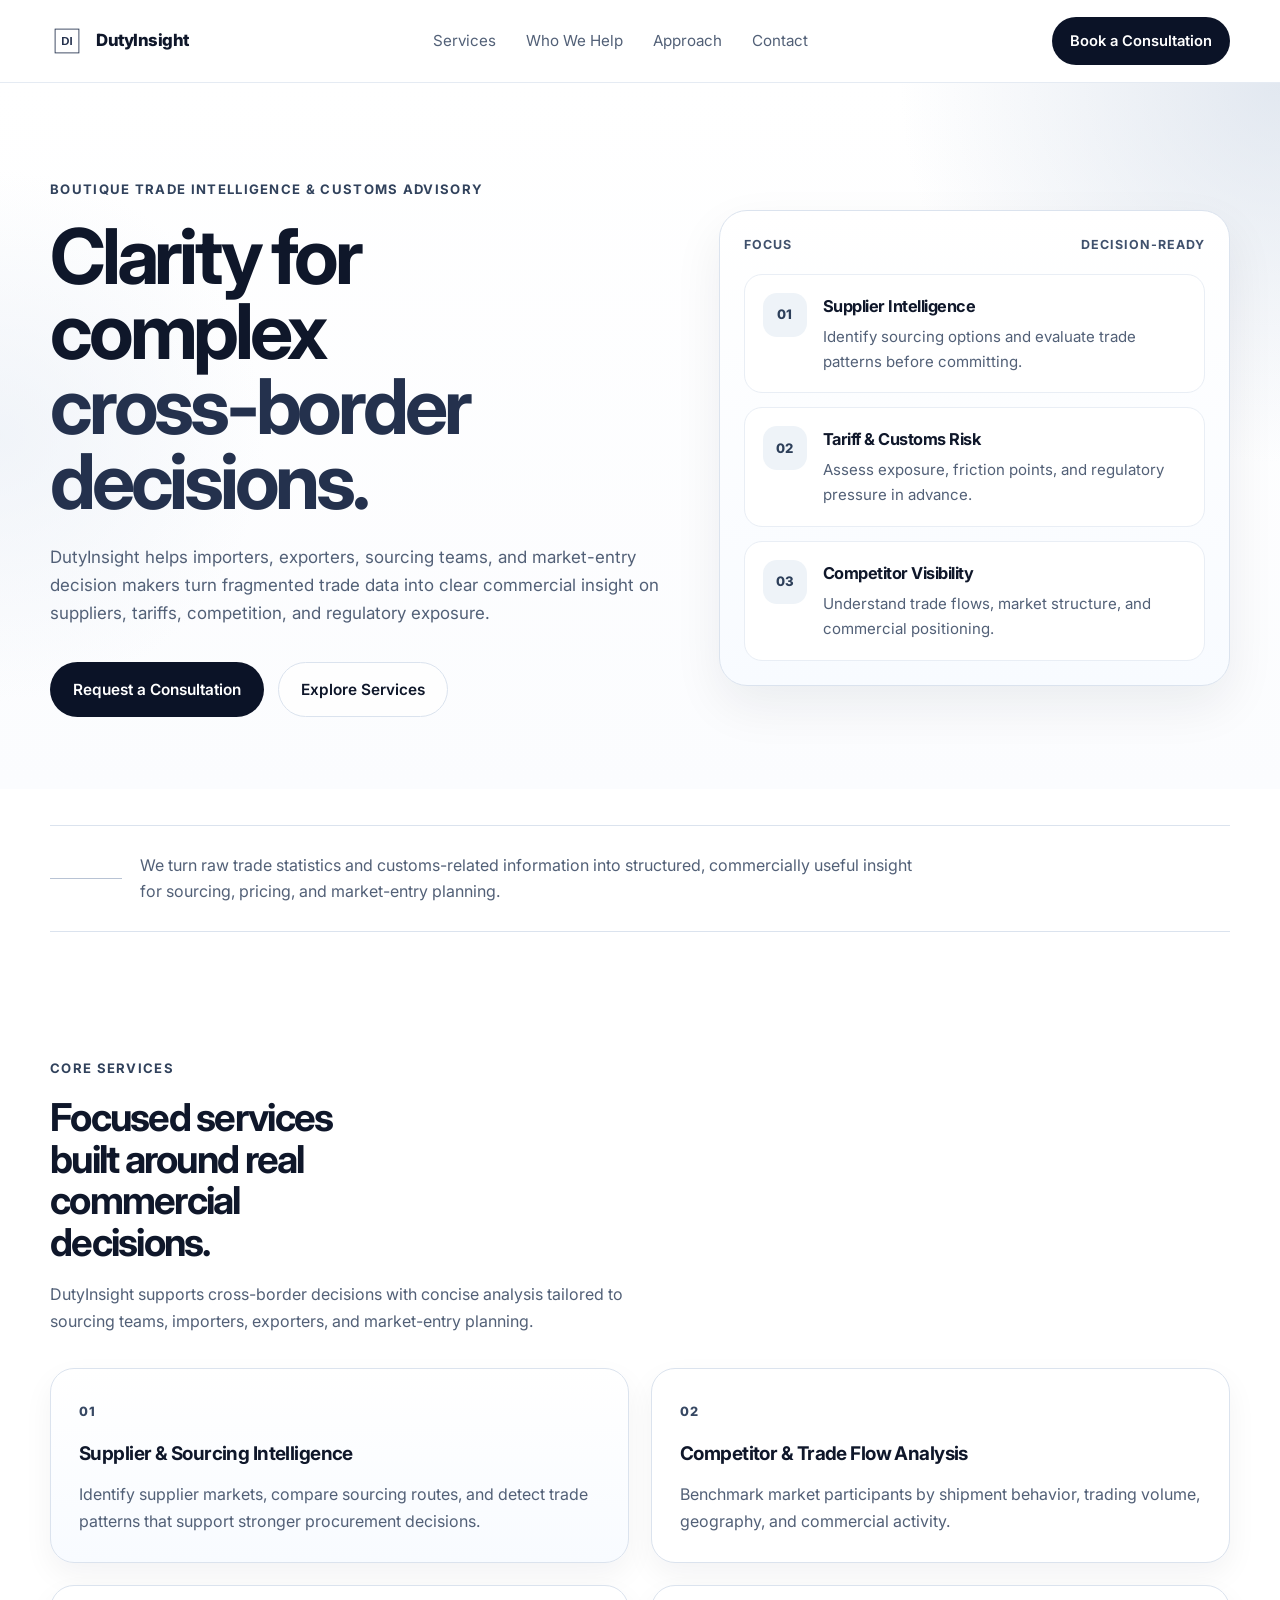
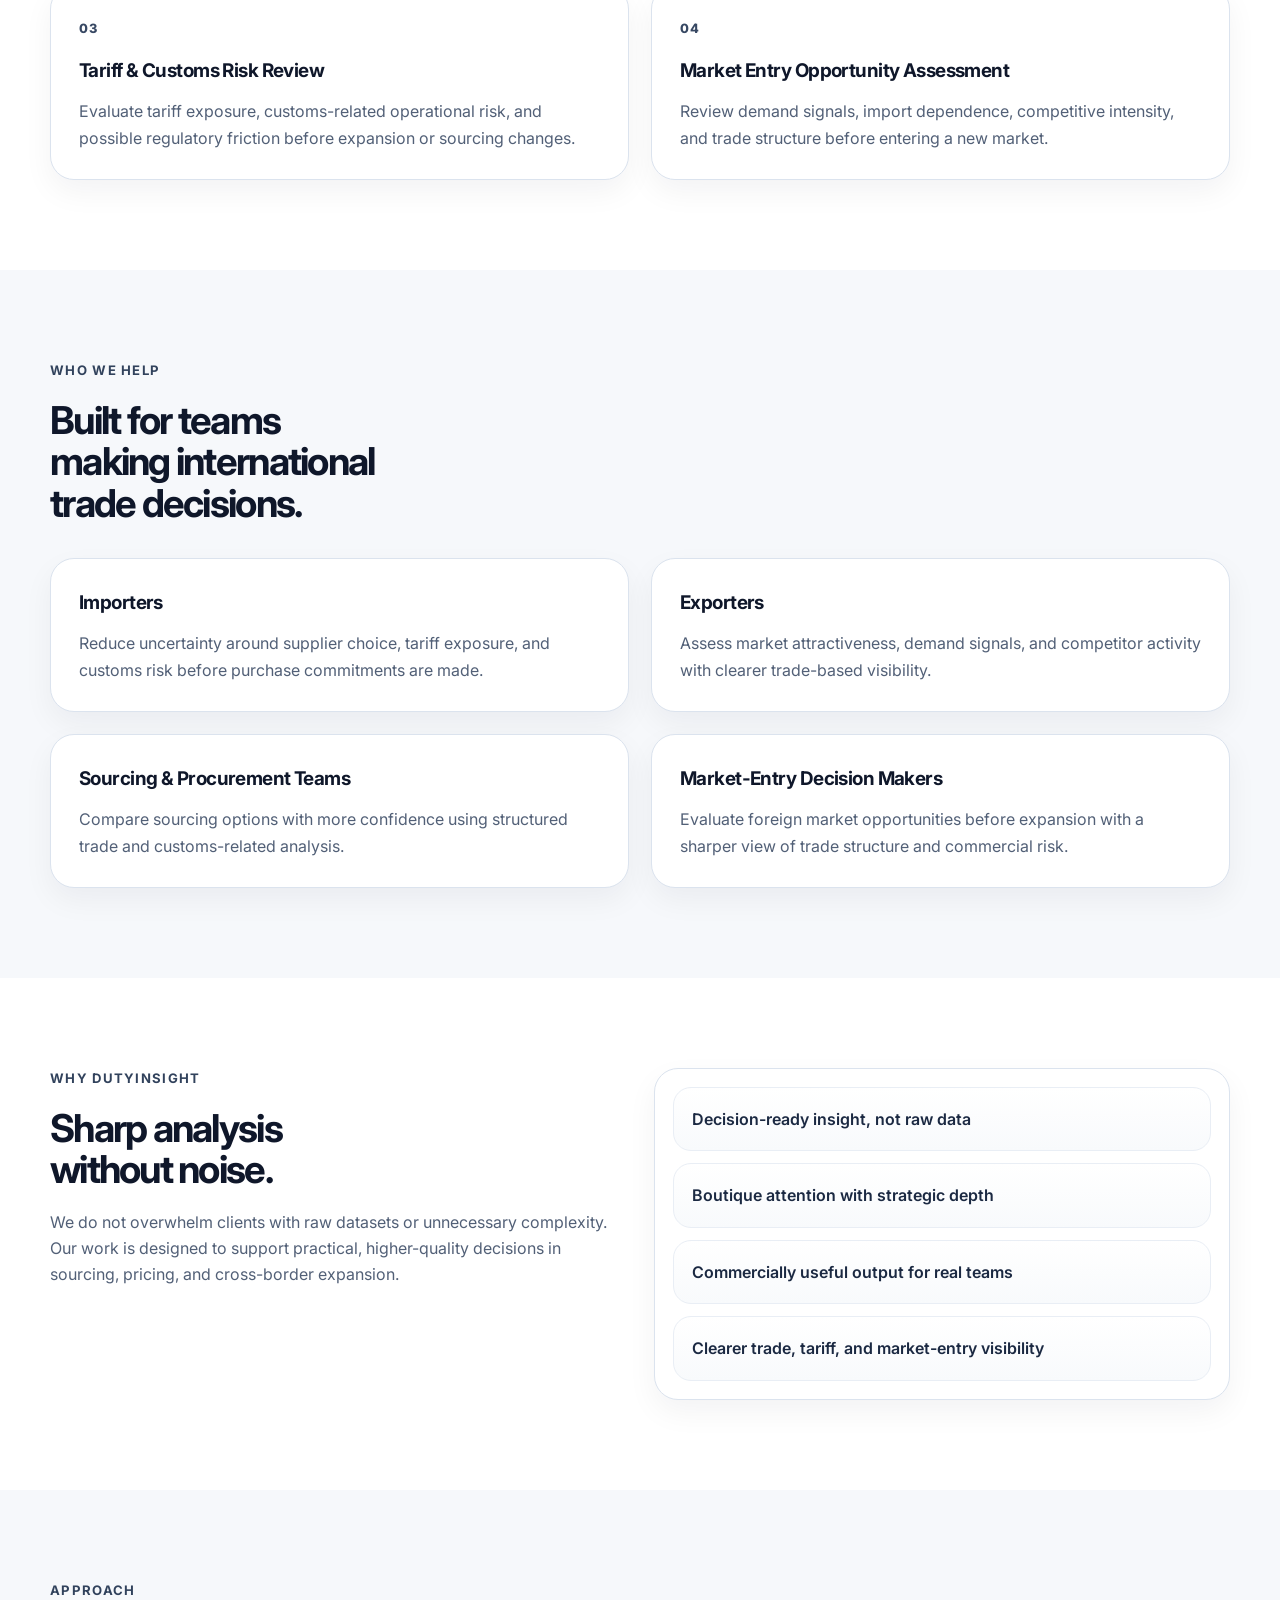
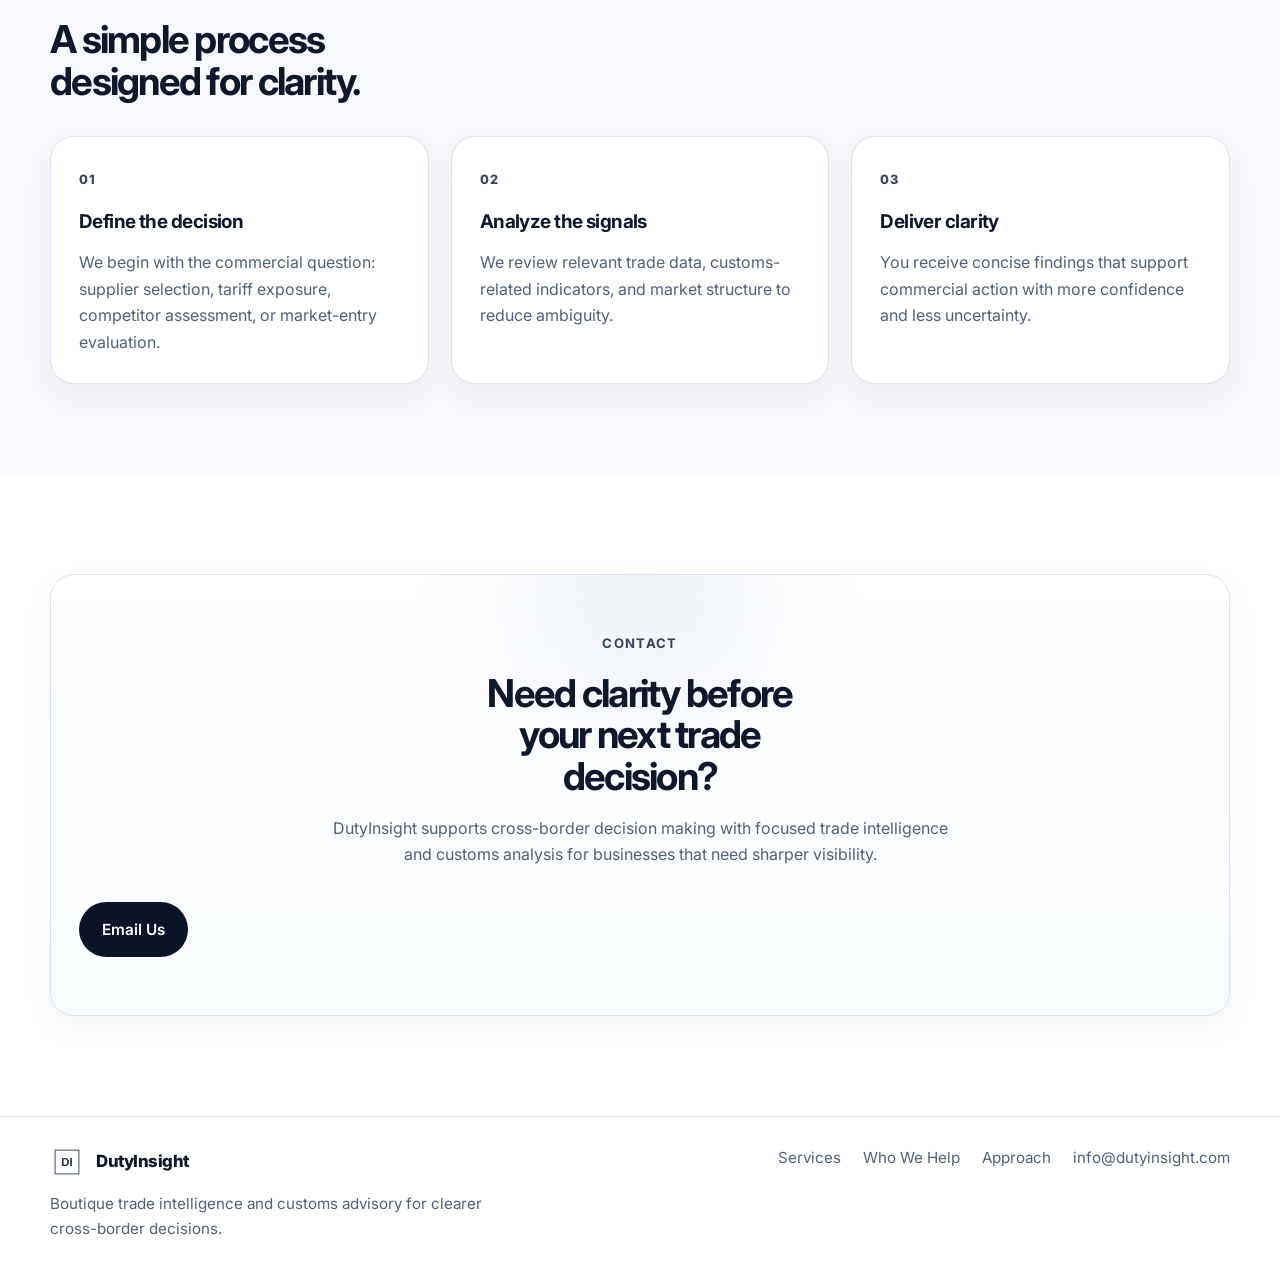
==== index.html @ 805ce70d "Update index.html" ====
<!DOCTYPE html>
<html lang="en">
<head>
  <meta charset="UTF-8" />
  <meta name="viewport" content="width=device-width, initial-scale=1.0" />

  <meta
    name="description"
    content="DutyInsight is a boutique trade intelligence and customs advisory service helping companies make sharper sourcing, tariff, and market-entry decisions."
  />

  <title>DutyInsight</title>

 <link rel="icon" type="image/svg+xml" href="/favicon.svg?v=3">

  <link rel="preconnect" href="https://fonts.googleapis.com" />
  <link rel="preconnect" href="https://fonts.gstatic.com" crossorigin />
  <link
    href="https://fonts.googleapis.com/css2?family=Inter:wght@400;500;600;700;800&display=swap"
    rel="stylesheet"
  />

  <link rel="stylesheet" href="style.css" />
</head>
<body>
  <header class="site-header">
    <div class="container nav">
      <a href="#home" class="brand">
        <img src="DI_logo.svg" alt="DutyInsight logo" class="brand-logo" />
        <span class="brand-text">DutyInsight</span>
      </a>

      <nav class="nav-links">
        <a href="#services">Services</a>
        <a href="#who">Who We Help</a>
        <a href="#approach">Approach</a>
        <a href="#contact">Contact</a>
      </nav>

      <a href="mailto:info@dutyinsight.com" class="nav-cta">Book a Consultation</a>
    </div>
  </header>

  <main id="home">
    <section class="hero">
      <div class="container hero-layout">
        <div class="hero-left">
          <p class="eyebrow">Boutique Trade Intelligence & Customs Advisory</p>

          <h1>
            Clarity for complex
            <span>cross-border decisions.</span>
          </h1>

          <p class="hero-text">
            DutyInsight helps importers, exporters, sourcing teams, and market-entry
            decision makers turn fragmented trade data into clear commercial insight on
            suppliers, tariffs, competition, and regulatory exposure.
          </p>

          <div class="hero-actions">
            <a href="mailto:info@dutyinsight.com" class="btn btn-primary">Request a Consultation</a>
            <a href="#services" class="btn btn-secondary">Explore Services</a>
          </div>
        </div>

        <div class="hero-right">
          <div class="insight-panel">
            <div class="panel-top">
              <span class="panel-label">Focus</span>
              <span class="panel-status">Decision-ready</span>
            </div>

            <div class="panel-items">
              <div class="panel-item">
                <span class="panel-number">01</span>
                <div>
                  <h3>Supplier Intelligence</h3>
                  <p>Identify sourcing options and evaluate trade patterns before committing.</p>
                </div>
              </div>

              <div class="panel-item">
                <span class="panel-number">02</span>
                <div>
                  <h3>Tariff & Customs Risk</h3>
                  <p>Assess exposure, friction points, and regulatory pressure in advance.</p>
                </div>
              </div>

              <div class="panel-item">
                <span class="panel-number">03</span>
                <div>
                  <h3>Competitor Visibility</h3>
                  <p>Understand trade flows, market structure, and commercial positioning.</p>
                </div>
              </div>
            </div>
          </div>
        </div>
      </div>
    </section>

    <section class="section statement">
      <div class="container statement-wrap">
        <div class="statement-line"></div>
        <p>
          We turn raw trade statistics and customs-related information into structured,
          commercially useful insight for sourcing, pricing, and market-entry planning.
        </p>
      </div>
    </section>

    <section class="section" id="services">
      <div class="container">
        <div class="section-head">
          <p class="section-tag">Core Services</p>
          <h2>Focused services built around real commercial decisions.</h2>
          <p class="section-subtext">
            DutyInsight supports cross-border decisions with concise analysis tailored to
            sourcing teams, importers, exporters, and market-entry planning.
          </p>
        </div>

        <div class="service-grid">
          <article class="service-card service-card-featured">
            <span class="service-kicker">01</span>
            <h3>Supplier & Sourcing Intelligence</h3>
            <p>
              Identify supplier markets, compare sourcing routes, and detect trade
              patterns that support stronger procurement decisions.
            </p>
          </article>

          <article class="service-card">
            <span class="service-kicker">02</span>
            <h3>Competitor & Trade Flow Analysis</h3>
            <p>
              Benchmark market participants by shipment behavior, trading volume,
              geography, and commercial activity.
            </p>
          </article>

          <article class="service-card">
            <span class="service-kicker">03</span>
            <h3>Tariff & Customs Risk Review</h3>
            <p>
              Evaluate tariff exposure, customs-related operational risk, and possible
              regulatory friction before expansion or sourcing changes.
            </p>
          </article>

          <article class="service-card">
            <span class="service-kicker">04</span>
            <h3>Market Entry Opportunity Assessment</h3>
            <p>
              Review demand signals, import dependence, competitive intensity, and trade
              structure before entering a new market.
            </p>
          </article>
        </div>
      </div>
    </section>

    <section class="section alt" id="who">
      <div class="container">
        <div class="section-head">
          <p class="section-tag">Who We Help</p>
          <h2>Built for teams making international trade decisions.</h2>
        </div>

        <div class="who-grid">
          <div class="who-card">
            <h3>Importers</h3>
            <p>
              Reduce uncertainty around supplier choice, tariff exposure, and customs
              risk before purchase commitments are made.
            </p>
          </div>

          <div class="who-card">
            <h3>Exporters</h3>
            <p>
              Assess market attractiveness, demand signals, and competitor activity with
              clearer trade-based visibility.
            </p>
          </div>

          <div class="who-card">
            <h3>Sourcing & Procurement Teams</h3>
            <p>
              Compare sourcing options with more confidence using structured trade and
              customs-related analysis.
            </p>
          </div>

          <div class="who-card">
            <h3>Market-Entry Decision Makers</h3>
            <p>
              Evaluate foreign market opportunities before expansion with a sharper view
              of trade structure and commercial risk.
            </p>
          </div>
        </div>
      </div>
    </section>

    <section class="section" id="why">
      <div class="container why-layout">
        <div class="why-left">
          <p class="section-tag">Why DutyInsight</p>
          <h2>Sharp analysis without noise.</h2>
          <p class="section-subtext">
            We do not overwhelm clients with raw datasets or unnecessary complexity. Our
            work is designed to support practical, higher-quality decisions in sourcing,
            pricing, and cross-border expansion.
          </p>
        </div>

        <div class="why-right">
          <div class="value-card">
            <div class="value-item">Decision-ready insight, not raw data</div>
            <div class="value-item">Boutique attention with strategic depth</div>
            <div class="value-item">Commercially useful output for real teams</div>
            <div class="value-item">Clearer trade, tariff, and market-entry visibility</div>
          </div>
        </div>
      </div>
    </section>

    <section class="section alt" id="approach">
      <div class="container">
        <div class="section-head">
          <p class="section-tag">Approach</p>
          <h2>A simple process designed for clarity.</h2>
        </div>

        <div class="approach-grid">
          <div class="approach-card">
            <span class="approach-no">01</span>
            <h3>Define the decision</h3>
            <p>
              We begin with the commercial question: supplier selection, tariff exposure,
              competitor assessment, or market-entry evaluation.
            </p>
          </div>

          <div class="approach-card">
            <span class="approach-no">02</span>
            <h3>Analyze the signals</h3>
            <p>
              We review relevant trade data, customs-related indicators, and market
              structure to reduce ambiguity.
            </p>
          </div>

          <div class="approach-card">
            <span class="approach-no">03</span>
            <h3>Deliver clarity</h3>
            <p>
              You receive concise findings that support commercial action with more
              confidence and less uncertainty.
            </p>
          </div>
        </div>
      </div>
    </section>

    <section class="section contact-section" id="contact">
      <div class="container">
        <div class="contact-box">
          <p class="section-tag">Contact</p>
          <h2>Need clarity before your next trade decision?</h2>
          <p class="section-subtext">
            DutyInsight supports cross-border decision making with focused trade
            intelligence and customs analysis for businesses that need sharper visibility.
          </p>

          <div class="contact-actions">
            <a href="mailto:info@dutyinsight.com" class="btn btn-primary">Email Us</a>
          </div>
        </div>
      </div>
    </section>
  </main>

  <footer class="site-footer">
    <div class="container footer-layout">
      <div class="footer-brand-wrap">
        <a href="#home" class="brand footer-brand">
          <img src="DI_logo.svg" alt="DutyInsight logo" class="brand-logo" />
          <span class="brand-text">DutyInsight</span>
        </a>
        <p class="footer-note">
          Boutique trade intelligence and customs advisory for clearer cross-border decisions.
        </p>
      </div>

      <div class="footer-links">
        <a href="#services">Services</a>
        <a href="#who">Who We Help</a>
        <a href="#approach">Approach</a>
        <a href="mailto:info@dutyinsight.com">info@dutyinsight.com</a>
      </div>
    </div>
  </footer>
</body>
</html>
---- style.css ----
:root {
  --bg: #ffffff;
  --bg-soft: #f6f8fb;
  --panel: #ffffff;
  --text: #0f172a;
  --muted: #526077;
  --line: #dbe3ee;
  --line-soft: #e9eef5;
  --primary: #0b1327;
  --primary-2: #16213d;
  --accent: #9aa8bd;
  --max-width: 1180px;
  --radius: 24px;
  --radius-sm: 16px;
  --shadow-soft: 0 12px 30px rgba(15, 23, 42, 0.05);
  --shadow-card: 0 20px 50px rgba(15, 23, 42, 0.07);
}

* {
  box-sizing: border-box;
}

html {
  scroll-behavior: smooth;
}

body {
  margin: 0;
  font-family: "Inter", sans-serif;
  background: var(--bg);
  color: var(--text);
  line-height: 1.65;
  -webkit-font-smoothing: antialiased;
  text-rendering: optimizeLegibility;
}

a {
  color: inherit;
  text-decoration: none;
}

.container {
  width: min(100% - 40px, var(--max-width));
  margin: 0 auto;
}

.site-header {
  position: sticky;
  top: 0;
  z-index: 100;
  background: rgba(255, 255, 255, 0.88);
  backdrop-filter: blur(14px);
  border-bottom: 1px solid rgba(219, 227, 238, 0.7);
}

.nav {
  min-height: 82px;
  display: flex;
  align-items: center;
  justify-content: space-between;
  gap: 24px;
}

.brand {
  display: inline-flex;
  align-items: center;
  gap: 12px;
  font-weight: 800;
  letter-spacing: -0.03em;
}

.brand-logo {
  width: 34px;
  height: 34px;
  display: block;
  object-fit: contain;
  flex-shrink: 0;
}

.brand-text {
  font-size: 1.05rem;
}

.nav-links {
  display: flex;
  align-items: center;
  gap: 30px;
}

.nav-links a,
.footer-links a {
  color: var(--muted);
  font-size: 0.95rem;
  transition: color 0.2s ease;
}

.nav-links a:hover,
.footer-links a:hover {
  color: var(--text);
}

.nav-cta,
.btn {
  display: inline-flex;
  align-items: center;
  justify-content: center;
  border-radius: 999px;
  font-weight: 600;
  transition: transform 0.2s ease, background 0.2s ease, border-color 0.2s ease;
}

.nav-cta {
  padding: 12px 18px;
  background: var(--primary);
  color: #fff;
  font-size: 0.92rem;
}

.nav-cta:hover,
.btn:hover {
  transform: translateY(-1px);
}

.hero {
  padding: 96px 0 72px;
  background:
    radial-gradient(circle at top right, rgba(202, 213, 228, 0.55), transparent 26%),
    radial-gradient(circle at left center, rgba(234, 239, 246, 0.65), transparent 20%),
    linear-gradient(to bottom, #ffffff, #fbfcfe);
}

.hero-layout {
  display: grid;
  grid-template-columns: 1.1fr 0.9fr;
  gap: 44px;
  align-items: center;
}

.eyebrow,
.section-tag {
  margin: 0 0 18px;
  color: #31425c;
  font-size: 0.82rem;
  font-weight: 700;
  letter-spacing: 0.1em;
  text-transform: uppercase;
}

.hero h1 {
  margin: 0;
  font-size: clamp(2.9rem, 6vw, 5.3rem);
  line-height: 0.98;
  letter-spacing: -0.055em;
  max-width: 10ch;
}

.hero h1 span {
  display: block;
  color: #24314d;
}

.hero-text,
.section-subtext,
.statement-wrap p,
.footer-note {
  color: var(--muted);
}

.hero-text {
  margin-top: 24px;
  max-width: 58ch;
  font-size: 1.06rem;
}

.hero-actions,
.contact-actions {
  display: flex;
  flex-wrap: wrap;
  gap: 14px;
  margin-top: 34px;
}

.btn {
  padding: 14px 22px;
  border: 1px solid transparent;
  font-size: 0.96rem;
}

.btn-primary {
  background: var(--primary);
  color: #fff;
}

.btn-secondary {
  background: rgba(255, 255, 255, 0.7);
  border-color: var(--line);
  color: var(--text);
}

.insight-panel {
  background: linear-gradient(180deg, #ffffff, #f8fbff);
  border: 1px solid var(--line);
  border-radius: 28px;
  box-shadow: var(--shadow-card);
  padding: 24px;
}

.panel-top {
  display: flex;
  align-items: center;
  justify-content: space-between;
  gap: 16px;
  margin-bottom: 18px;
}

.panel-label,
.panel-status {
  font-size: 0.78rem;
  font-weight: 700;
  letter-spacing: 0.08em;
  text-transform: uppercase;
  color: #40516d;
}

.panel-items {
  display: grid;
  gap: 14px;
}

.panel-item {
  display: grid;
  grid-template-columns: 44px 1fr;
  gap: 16px;
  align-items: start;
  padding: 18px;
  background: #fff;
  border: 1px solid var(--line-soft);
  border-radius: 18px;
}

.panel-number {
  width: 44px;
  height: 44px;
  border-radius: 14px;
  display: inline-flex;
  align-items: center;
  justify-content: center;
  background: #eef3f8;
  color: #2d3f5a;
  font-size: 0.82rem;
  font-weight: 800;
}

.panel-item h3 {
  margin: 0 0 5px;
  font-size: 1.02rem;
  letter-spacing: -0.03em;
}

.panel-item p {
  margin: 0;
  color: var(--muted);
  font-size: 0.94rem;
}

.section {
  padding: 90px 0;
}

.alt {
  background: var(--bg-soft);
}

.statement {
  padding-top: 36px;
  padding-bottom: 36px;
}

.statement-wrap {
  display: flex;
  align-items: center;
  gap: 18px;
  padding: 26px 0;
  border-top: 1px solid var(--line);
  border-bottom: 1px solid var(--line);
}

.statement-line {
  width: 72px;
  height: 1px;
  background: #b8c3d4;
  flex-shrink: 0;
}

.statement-wrap p {
  margin: 0;
  max-width: 78ch;
  font-size: 1rem;
}

.section-head {
  margin-bottom: 34px;
}

.section-head h2,
.why-left h2,
.contact-box h2 {
  margin: 0;
  font-size: clamp(2rem, 3vw, 3.3rem);
  line-height: 1.08;
  letter-spacing: -0.045em;
  max-width: 14ch;
}

.section-subtext {
  margin-top: 18px;
  max-width: 64ch;
  font-size: 1rem;
}

.service-grid {
  display: grid;
  grid-template-columns: repeat(2, minmax(0, 1fr));
  gap: 22px;
}

.service-card,
.who-card,
.approach-card,
.value-card,
.contact-box {
  background: #fff;
  border: 1px solid var(--line);
  border-radius: var(--radius);
  box-shadow: var(--shadow-soft);
}

.service-card {
  padding: 28px;
}

.service-card-featured {
  background: linear-gradient(180deg, #ffffff, #f8fbff);
}

.service-kicker,
.approach-no {
  display: inline-flex;
  margin-bottom: 16px;
  font-size: 0.8rem;
  font-weight: 800;
  letter-spacing: 0.08em;
  text-transform: uppercase;
  color: #374863;
}

.service-card h3,
.who-card h3,
.approach-card h3 {
  margin: 0 0 12px;
  font-size: 1.18rem;
  letter-spacing: -0.03em;
}

.service-card p,
.who-card p,
.approach-card p {
  margin: 0;
  color: var(--muted);
}

.who-grid {
  display: grid;
  grid-template-columns: repeat(2, minmax(0, 1fr));
  gap: 22px;
}

.who-card,
.approach-card {
  padding: 28px;
}

.why-layout {
  display: grid;
  grid-template-columns: 1fr 1fr;
  gap: 28px;
  align-items: start;
}

.value-card {
  padding: 18px;
}

.value-item {
  padding: 18px;
  border-radius: 18px;
  border: 1px solid var(--line-soft);
  background: linear-gradient(180deg, #ffffff, #f8fafc);
  font-weight: 600;
  color: #1b2942;
  margin-bottom: 12px;
}

.value-item:last-child {
  margin-bottom: 0;
}

.approach-grid {
  display: grid;
  grid-template-columns: repeat(3, minmax(0, 1fr));
  gap: 22px;
}

.contact-section {
  padding-top: 100px;
  padding-bottom: 100px;
}

.contact-box {
  text-align: center;
  padding: 58px 28px;
  background:
    radial-gradient(circle at top center, rgba(230, 236, 244, 0.7), transparent 30%),
    linear-gradient(180deg, #ffffff, #f8fbff);
}

.contact-box .section-tag,
.contact-box h2,
.contact-box .section-subtext {
  margin-left: auto;
  margin-right: auto;
}

.site-footer {
  padding: 28px 0 34px;
  border-top: 1px solid var(--line);
  background: #fff;
}

.footer-layout {
  display: flex;
  align-items: flex-start;
  justify-content: space-between;
  gap: 24px;
}

.footer-brand-wrap {
  max-width: 480px;
}

.footer-brand {
  margin-bottom: 12px;
}

.footer-note {
  margin: 0;
  font-size: 0.95rem;
}

.footer-links {
  display: flex;
  flex-wrap: wrap;
  gap: 18px 22px;
  justify-content: flex-end;
}

@media (max-width: 980px) {
  .hero-layout,
  .service-grid,
  .who-grid,
  .why-layout,
  .approach-grid {
    grid-template-columns: 1fr;
  }

  .section-head h2,
  .why-left h2,
  .contact-box h2 {
    max-width: none;
  }
}

@media (max-width: 760px) {
  .nav {
    flex-wrap: wrap;
    padding: 14px 0;
  }

  .nav-links {
    order: 3;
    width: 100%;
    flex-wrap: wrap;
    justify-content: flex-start;
    gap: 16px;
  }

  .hero {
    padding-top: 74px;
  }

  .hero h1 {
    max-width: none;
  }

  .statement-wrap {
    flex-direction: column;
    align-items: flex-start;
  }

  .footer-layout {
    flex-direction: column;
  }

  .footer-links {
    justify-content: flex-start;
  }
}
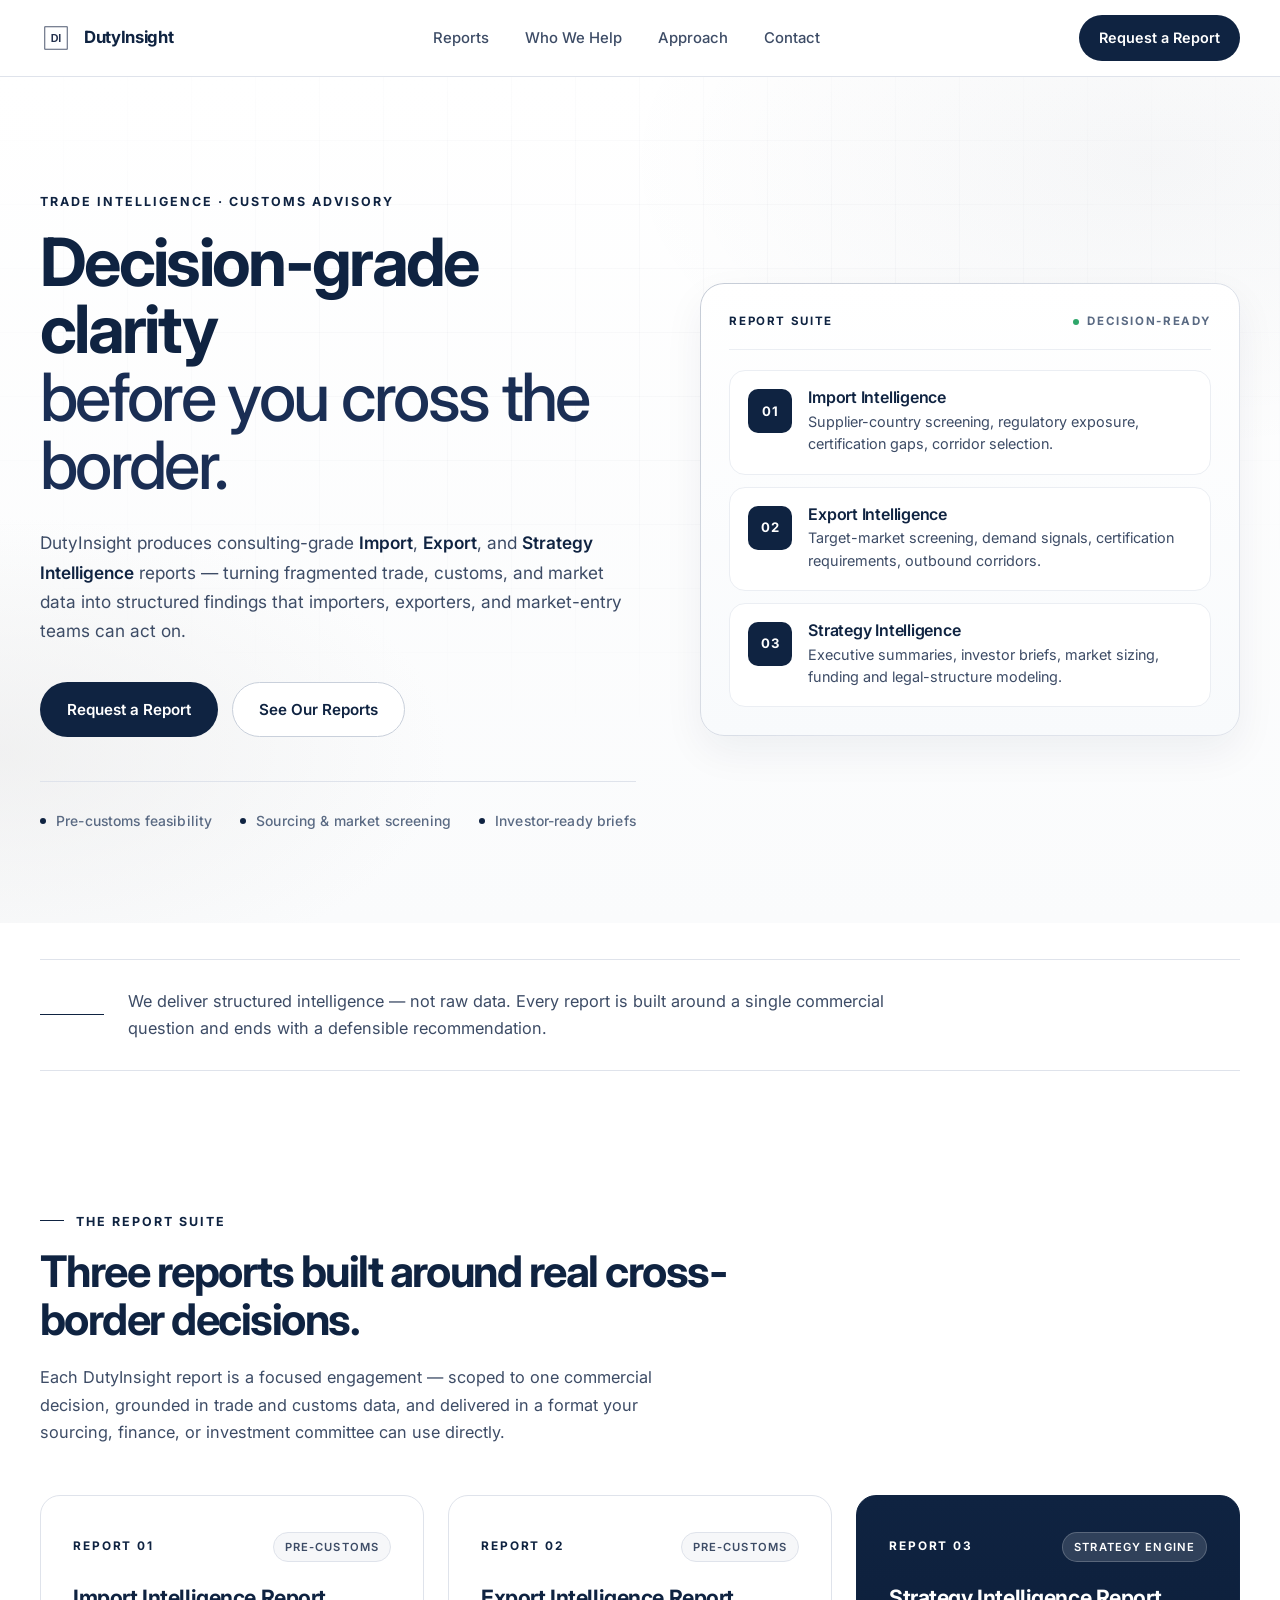
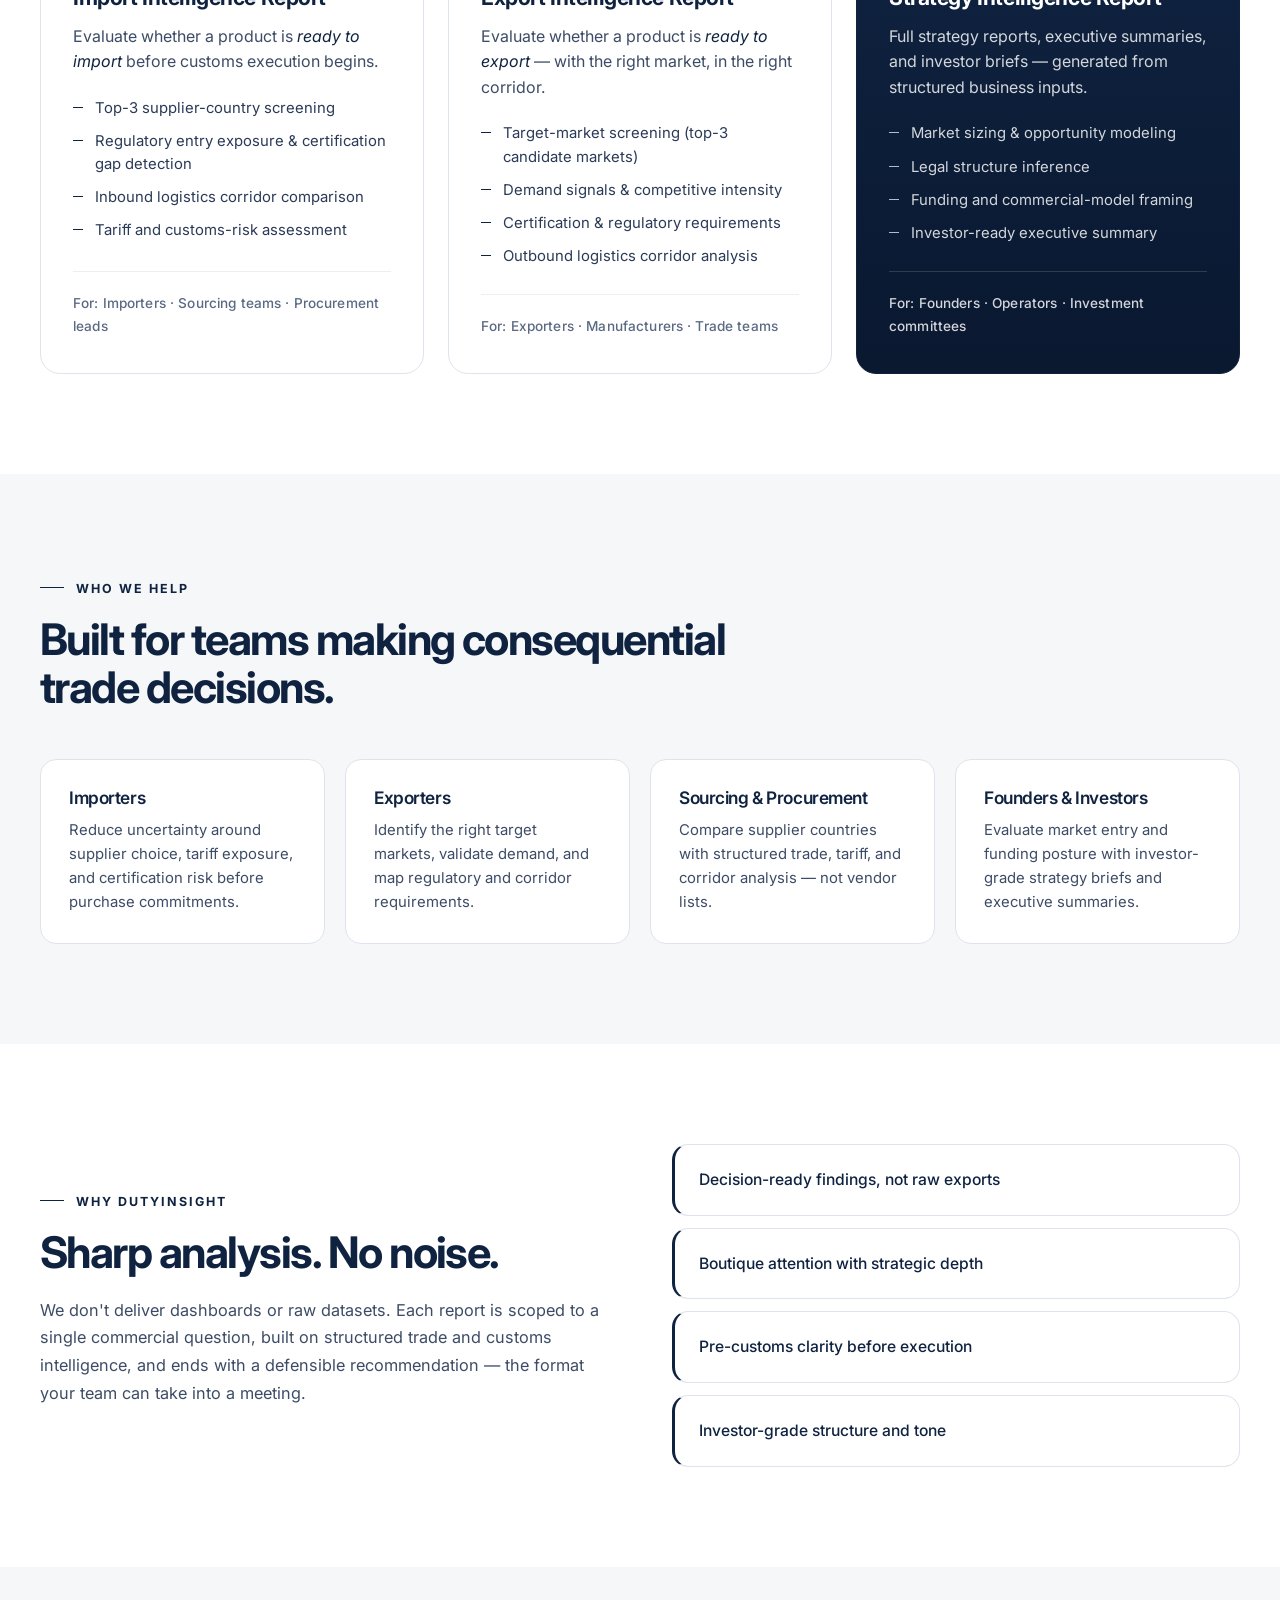
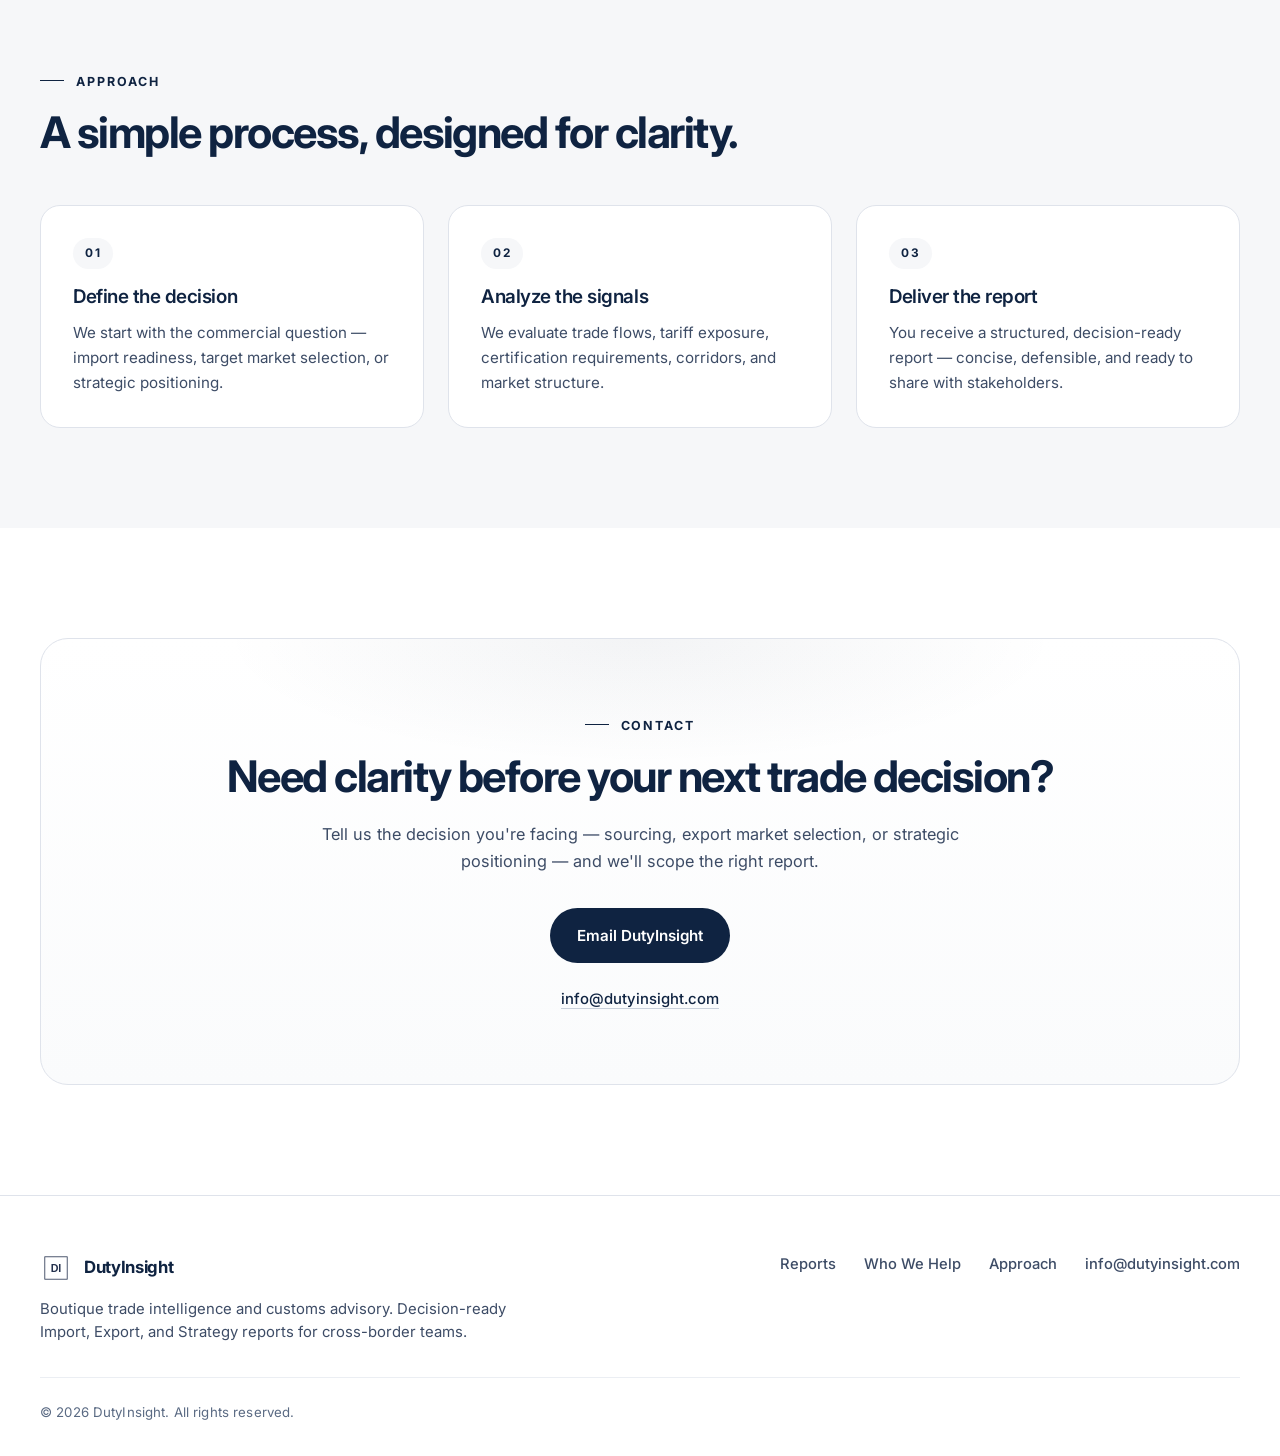
==== commit 3cbe373d: "Update index.html" ====
--- a/index.html
+++ b/index.html
@@ -4,70 +4,151 @@
   <meta charset="UTF-8" />
   <meta name="viewport" content="width=device-width, initial-scale=1.0" />
 
-  <meta
-    name="description"
-    content="DutyInsight is a boutique trade intelligence and customs advisory service helping companies make sharper sourcing, tariff, and market-entry decisions."
-  />
-
-  <title>DutyInsight</title>
-
- <link rel="icon" type="image/svg+xml" href="/favicon.svg?v=3">
-
+  <title>DutyInsight | Trade Intelligence Reports for Import, Export & Market Strategy</title>
+  <meta name="description" content="DutyInsight delivers consulting-grade Import Intelligence, Export Intelligence, and Strategy Intelligence reports — pre-customs feasibility, market entry analysis, and investor-ready briefs for cross-border decision makers." />
+  <meta name="author" content="DutyInsight" />
+  <meta name="robots" content="index, follow" />
+  <link rel="canonical" href="https://dutyinsight.com/" />
+
+  <!-- Open Graph -->
+  <meta property="og:type" content="website" />
+  <meta property="og:url" content="https://dutyinsight.com/" />
+  <meta property="og:title" content="DutyInsight | Trade Intelligence Reports for Import, Export & Market Strategy" />
+  <meta property="og:description" content="Consulting-grade Import, Export, and Strategy Intelligence reports for importers, exporters, and market-entry decision makers." />
+  <meta property="og:image" content="https://dutyinsight.com/android-chrome-512x512.png" />
+  <meta property="og:site_name" content="DutyInsight" />
+
+  <!-- Twitter -->
+  <meta name="twitter:card" content="summary_large_image" />
+  <meta name="twitter:title" content="DutyInsight | Trade Intelligence Reports" />
+  <meta name="twitter:description" content="Consulting-grade Import, Export, and Strategy Intelligence reports for cross-border decision makers." />
+  <meta name="twitter:image" content="https://dutyinsight.com/android-chrome-512x512.png" />
+
+  <!-- Theme -->
+  <meta name="theme-color" content="#0F2341" />
+
+  <!-- Favicons -->
+  <link rel="icon" type="image/svg+xml" href="/favicon.svg" />
+  <link rel="apple-touch-icon" href="/apple-touch-icon.png" />
+  <link rel="icon" type="image/png" sizes="192x192" href="/android-chrome-192x192.png" />
+  <link rel="icon" type="image/png" sizes="512x512" href="/android-chrome-512x512.png" />
+
+  <!-- Fonts -->
   <link rel="preconnect" href="https://fonts.googleapis.com" />
   <link rel="preconnect" href="https://fonts.gstatic.com" crossorigin />
-  <link
-    href="https://fonts.googleapis.com/css2?family=Inter:wght@400;500;600;700;800&display=swap"
-    rel="stylesheet"
-  />
-
+  <link href="https://fonts.googleapis.com/css2?family=Inter:wght@400;500;600;700;800&display=swap" rel="stylesheet" />
+
+  <!-- Styles -->
   <link rel="stylesheet" href="style.css" />
+
+  <!-- Structured Data: Organization -->
+  <script type="application/ld+json">
+  {
+    "@context": "https://schema.org",
+    "@type": "ProfessionalService",
+    "name": "DutyInsight",
+    "url": "https://dutyinsight.com/",
+    "logo": "https://dutyinsight.com/android-chrome-512x512.png",
+    "description": "Boutique trade intelligence and customs advisory delivering Import, Export, and Strategy Intelligence reports for cross-border decision makers.",
+    "email": "info@dutyinsight.com",
+    "areaServed": ["Europe", "North America", "Middle East"],
+    "serviceType": [
+      "Import Feasibility Intelligence",
+      "Export Entry Intelligence",
+      "Strategy Intelligence Reports",
+      "Customs Advisory",
+      "Market Entry Analysis"
+    ]
+  }
+  </script>
+
+  <!-- Structured Data: Services -->
+  <script type="application/ld+json">
+  {
+    "@context": "https://schema.org",
+    "@type": "ItemList",
+    "itemListElement": [
+      {
+        "@type": "Service",
+        "position": 1,
+        "name": "Import Intelligence Report",
+        "description": "Pre-customs import feasibility evaluation: supplier country screening, regulatory entry exposure, certification gap detection, and inbound logistics corridor comparison.",
+        "provider": { "@type": "Organization", "name": "DutyInsight" }
+      },
+      {
+        "@type": "Service",
+        "position": 2,
+        "name": "Export Intelligence Report",
+        "description": "Pre-customs export readiness evaluation: target market screening, certification requirements, demand signals, and outbound logistics corridor analysis.",
+        "provider": { "@type": "Organization", "name": "DutyInsight" }
+      },
+      {
+        "@type": "Service",
+        "position": 3,
+        "name": "Strategy Intelligence Report",
+        "description": "Full strategy reports, executive summaries, and investor briefs with market sizing, legal structure inference, and funding modeling.",
+        "provider": { "@type": "Organization", "name": "DutyInsight" }
+      }
+    ]
+  }
+  </script>
 </head>
 <body>
-  <header class="site-header">
+
+  <header class="site-header" role="banner">
     <div class="container nav">
-      <a href="#home" class="brand">
-        <img src="DI_logo.svg" alt="DutyInsight logo" class="brand-logo" />
+      <a href="#home" class="brand" aria-label="DutyInsight home">
+        <img src="DI_logo.svg" alt="" class="brand-logo" />
         <span class="brand-text">DutyInsight</span>
       </a>
 
-      <nav class="nav-links">
-        <a href="#services">Services</a>
+      <nav class="nav-links" aria-label="Primary">
+        <a href="#reports">Reports</a>
         <a href="#who">Who We Help</a>
         <a href="#approach">Approach</a>
         <a href="#contact">Contact</a>
       </nav>
 
-      <a href="mailto:info@dutyinsight.com" class="nav-cta">Book a Consultation</a>
+      <a href="mailto:info@dutyinsight.com" class="nav-cta">Request a Report</a>
     </div>
   </header>
 
   <main id="home">
-    <section class="hero">
+
+    <!-- HERO -->
+    <section class="hero" aria-labelledby="hero-heading">
       <div class="container hero-layout">
         <div class="hero-left">
-          <p class="eyebrow">Boutique Trade Intelligence & Customs Advisory</p>
-
-          <h1>
-            Clarity for complex
-            <span>cross-border decisions.</span>
+          <p class="eyebrow">Trade Intelligence &middot; Customs Advisory</p>
+
+          <h1 id="hero-heading">
+            Decision-grade clarity
+            <span>before you cross the border.</span>
           </h1>
 
           <p class="hero-text">
-            DutyInsight helps importers, exporters, sourcing teams, and market-entry
-            decision makers turn fragmented trade data into clear commercial insight on
-            suppliers, tariffs, competition, and regulatory exposure.
+            DutyInsight produces consulting-grade <strong>Import</strong>, <strong>Export</strong>, and
+            <strong>Strategy Intelligence</strong> reports — turning fragmented trade, customs, and
+            market data into structured findings that importers, exporters, and market-entry teams
+            can act on.
           </p>
 
           <div class="hero-actions">
-            <a href="mailto:info@dutyinsight.com" class="btn btn-primary">Request a Consultation</a>
-            <a href="#services" class="btn btn-secondary">Explore Services</a>
-          </div>
-        </div>
-
-        <div class="hero-right">
+            <a href="mailto:info@dutyinsight.com?subject=Report%20Inquiry" class="btn btn-primary">Request a Report</a>
+            <a href="#reports" class="btn btn-secondary">See Our Reports</a>
+          </div>
+
+          <ul class="hero-meta" aria-label="What we evaluate">
+            <li><span>Pre-customs feasibility</span></li>
+            <li><span>Sourcing &amp; market screening</span></li>
+            <li><span>Investor-ready briefs</span></li>
+          </ul>
+        </div>
+
+        <aside class="hero-right" aria-label="Report focus areas">
           <div class="insight-panel">
             <div class="panel-top">
-              <span class="panel-label">Focus</span>
+              <span class="panel-label">Report Suite</span>
               <span class="panel-status">Decision-ready</span>
             </div>
 
@@ -75,234 +156,246 @@
               <div class="panel-item">
                 <span class="panel-number">01</span>
                 <div>
-                  <h3>Supplier Intelligence</h3>
-                  <p>Identify sourcing options and evaluate trade patterns before committing.</p>
+                  <h3>Import Intelligence</h3>
+                  <p>Supplier-country screening, regulatory exposure, certification gaps, corridor selection.</p>
                 </div>
               </div>
 
               <div class="panel-item">
                 <span class="panel-number">02</span>
                 <div>
-                  <h3>Tariff & Customs Risk</h3>
-                  <p>Assess exposure, friction points, and regulatory pressure in advance.</p>
+                  <h3>Export Intelligence</h3>
+                  <p>Target-market screening, demand signals, certification requirements, outbound corridors.</p>
                 </div>
               </div>
 
               <div class="panel-item">
                 <span class="panel-number">03</span>
                 <div>
-                  <h3>Competitor Visibility</h3>
-                  <p>Understand trade flows, market structure, and commercial positioning.</p>
+                  <h3>Strategy Intelligence</h3>
+                  <p>Executive summaries, investor briefs, market sizing, funding and legal-structure modeling.</p>
                 </div>
               </div>
             </div>
           </div>
-        </div>
-      </div>
-    </section>
-
-    <section class="section statement">
+        </aside>
+      </div>
+    </section>
+
+    <!-- STATEMENT -->
+    <section class="section statement" aria-label="Positioning statement">
       <div class="container statement-wrap">
         <div class="statement-line"></div>
         <p>
-          We turn raw trade statistics and customs-related information into structured,
-          commercially useful insight for sourcing, pricing, and market-entry planning.
+          We deliver structured intelligence — not raw data. Every report is built around a single
+          commercial question and ends with a defensible recommendation.
         </p>
       </div>
     </section>
 
-    <section class="section" id="services">
+    <!-- REPORTS / SERVICES -->
+    <section class="section" id="reports" aria-labelledby="reports-heading">
       <div class="container">
         <div class="section-head">
-          <p class="section-tag">Core Services</p>
-          <h2>Focused services built around real commercial decisions.</h2>
+          <p class="section-tag">The Report Suite</p>
+          <h2 id="reports-heading">Three reports built around real cross-border decisions.</h2>
           <p class="section-subtext">
-            DutyInsight supports cross-border decisions with concise analysis tailored to
-            sourcing teams, importers, exporters, and market-entry planning.
+            Each DutyInsight report is a focused engagement — scoped to one commercial decision,
+            grounded in trade and customs data, and delivered in a format your sourcing, finance,
+            or investment committee can use directly.
           </p>
         </div>
 
-        <div class="service-grid">
-          <article class="service-card service-card-featured">
-            <span class="service-kicker">01</span>
-            <h3>Supplier & Sourcing Intelligence</h3>
-            <p>
-              Identify supplier markets, compare sourcing routes, and detect trade
-              patterns that support stronger procurement decisions.
+        <div class="report-grid">
+
+          <article class="report-card report-card-featured" aria-labelledby="report-1">
+            <div class="report-head">
+              <span class="report-kicker">Report 01</span>
+              <span class="report-tag">Pre-Customs</span>
+            </div>
+            <h3 id="report-1">Import Intelligence Report</h3>
+            <p class="report-lead">
+              Evaluate whether a product is <em>ready to import</em> before customs execution begins.
             </p>
+            <ul class="report-list">
+              <li>Top-3 supplier-country screening</li>
+              <li>Regulatory entry exposure &amp; certification gap detection</li>
+              <li>Inbound logistics corridor comparison</li>
+              <li>Tariff and customs-risk assessment</li>
+            </ul>
+            <p class="report-meta">For: Importers &middot; Sourcing teams &middot; Procurement leads</p>
           </article>
 
-          <article class="service-card">
-            <span class="service-kicker">02</span>
-            <h3>Competitor & Trade Flow Analysis</h3>
-            <p>
-              Benchmark market participants by shipment behavior, trading volume,
-              geography, and commercial activity.
+          <article class="report-card report-card-featured" aria-labelledby="report-2">
+            <div class="report-head">
+              <span class="report-kicker">Report 02</span>
+              <span class="report-tag">Pre-Customs</span>
+            </div>
+            <h3 id="report-2">Export Intelligence Report</h3>
+            <p class="report-lead">
+              Evaluate whether a product is <em>ready to export</em> — with the right market, in the right corridor.
             </p>
+            <ul class="report-list">
+              <li>Target-market screening (top-3 candidate markets)</li>
+              <li>Demand signals &amp; competitive intensity</li>
+              <li>Certification &amp; regulatory requirements</li>
+              <li>Outbound logistics corridor analysis</li>
+            </ul>
+            <p class="report-meta">For: Exporters &middot; Manufacturers &middot; Trade teams</p>
           </article>
 
-          <article class="service-card">
-            <span class="service-kicker">03</span>
-            <h3>Tariff & Customs Risk Review</h3>
-            <p>
-              Evaluate tariff exposure, customs-related operational risk, and possible
-              regulatory friction before expansion or sourcing changes.
+          <article class="report-card report-card-strategy" aria-labelledby="report-3">
+            <div class="report-head">
+              <span class="report-kicker">Report 03</span>
+              <span class="report-tag">Strategy Engine</span>
+            </div>
+            <h3 id="report-3">Strategy Intelligence Report</h3>
+            <p class="report-lead">
+              Full strategy reports, executive summaries, and investor briefs — generated from
+              structured business inputs.
             </p>
+            <ul class="report-list">
+              <li>Market sizing &amp; opportunity modeling</li>
+              <li>Legal structure inference</li>
+              <li>Funding and commercial-model framing</li>
+              <li>Investor-ready executive summary</li>
+            </ul>
+            <p class="report-meta">For: Founders &middot; Operators &middot; Investment committees</p>
           </article>
 
-          <article class="service-card">
-            <span class="service-kicker">04</span>
-            <h3>Market Entry Opportunity Assessment</h3>
-            <p>
-              Review demand signals, import dependence, competitive intensity, and trade
-              structure before entering a new market.
-            </p>
-          </article>
-        </div>
-      </div>
-    </section>
-
-    <section class="section alt" id="who">
+        </div>
+      </div>
+    </section>
+
+    <!-- WHO WE HELP -->
+    <section class="section alt" id="who" aria-labelledby="who-heading">
       <div class="container">
         <div class="section-head">
           <p class="section-tag">Who We Help</p>
-          <h2>Built for teams making international trade decisions.</h2>
+          <h2 id="who-heading">Built for teams making consequential trade decisions.</h2>
         </div>
 
         <div class="who-grid">
           <div class="who-card">
             <h3>Importers</h3>
-            <p>
-              Reduce uncertainty around supplier choice, tariff exposure, and customs
-              risk before purchase commitments are made.
-            </p>
-          </div>
-
+            <p>Reduce uncertainty around supplier choice, tariff exposure, and certification risk before purchase commitments.</p>
+          </div>
           <div class="who-card">
             <h3>Exporters</h3>
-            <p>
-              Assess market attractiveness, demand signals, and competitor activity with
-              clearer trade-based visibility.
-            </p>
-          </div>
-
+            <p>Identify the right target markets, validate demand, and map regulatory and corridor requirements.</p>
+          </div>
           <div class="who-card">
-            <h3>Sourcing & Procurement Teams</h3>
-            <p>
-              Compare sourcing options with more confidence using structured trade and
-              customs-related analysis.
-            </p>
-          </div>
-
+            <h3>Sourcing &amp; Procurement</h3>
+            <p>Compare supplier countries with structured trade, tariff, and corridor analysis — not vendor lists.</p>
+          </div>
           <div class="who-card">
-            <h3>Market-Entry Decision Makers</h3>
-            <p>
-              Evaluate foreign market opportunities before expansion with a sharper view
-              of trade structure and commercial risk.
-            </p>
-          </div>
-        </div>
-      </div>
-    </section>
-
-    <section class="section" id="why">
+            <h3>Founders &amp; Investors</h3>
+            <p>Evaluate market entry and funding posture with investor-grade strategy briefs and executive summaries.</p>
+          </div>
+        </div>
+      </div>
+    </section>
+
+    <!-- WHY -->
+    <section class="section" id="why" aria-labelledby="why-heading">
       <div class="container why-layout">
         <div class="why-left">
           <p class="section-tag">Why DutyInsight</p>
-          <h2>Sharp analysis without noise.</h2>
+          <h2 id="why-heading">Sharp analysis. No noise.</h2>
           <p class="section-subtext">
-            We do not overwhelm clients with raw datasets or unnecessary complexity. Our
-            work is designed to support practical, higher-quality decisions in sourcing,
-            pricing, and cross-border expansion.
+            We don't deliver dashboards or raw datasets. Each report is scoped to a single
+            commercial question, built on structured trade and customs intelligence, and ends with
+            a defensible recommendation — the format your team can take into a meeting.
           </p>
         </div>
 
         <div class="why-right">
           <div class="value-card">
-            <div class="value-item">Decision-ready insight, not raw data</div>
+            <div class="value-item">Decision-ready findings, not raw exports</div>
             <div class="value-item">Boutique attention with strategic depth</div>
-            <div class="value-item">Commercially useful output for real teams</div>
-            <div class="value-item">Clearer trade, tariff, and market-entry visibility</div>
-          </div>
-        </div>
-      </div>
-    </section>
-
-    <section class="section alt" id="approach">
+            <div class="value-item">Pre-customs clarity before execution</div>
+            <div class="value-item">Investor-grade structure and tone</div>
+          </div>
+        </div>
+      </div>
+    </section>
+
+    <!-- APPROACH -->
+    <section class="section alt" id="approach" aria-labelledby="approach-heading">
       <div class="container">
         <div class="section-head">
           <p class="section-tag">Approach</p>
-          <h2>A simple process designed for clarity.</h2>
+          <h2 id="approach-heading">A simple process, designed for clarity.</h2>
         </div>
 
         <div class="approach-grid">
           <div class="approach-card">
             <span class="approach-no">01</span>
             <h3>Define the decision</h3>
-            <p>
-              We begin with the commercial question: supplier selection, tariff exposure,
-              competitor assessment, or market-entry evaluation.
-            </p>
-          </div>
-
+            <p>We start with the commercial question — import readiness, target market selection, or strategic positioning.</p>
+          </div>
           <div class="approach-card">
             <span class="approach-no">02</span>
             <h3>Analyze the signals</h3>
-            <p>
-              We review relevant trade data, customs-related indicators, and market
-              structure to reduce ambiguity.
-            </p>
-          </div>
-
+            <p>We evaluate trade flows, tariff exposure, certification requirements, corridors, and market structure.</p>
+          </div>
           <div class="approach-card">
             <span class="approach-no">03</span>
-            <h3>Deliver clarity</h3>
-            <p>
-              You receive concise findings that support commercial action with more
-              confidence and less uncertainty.
-            </p>
-          </div>
-        </div>
-      </div>
-    </section>
-
-    <section class="section contact-section" id="contact">
+            <h3>Deliver the report</h3>
+            <p>You receive a structured, decision-ready report — concise, defensible, and ready to share with stakeholders.</p>
+          </div>
+        </div>
+      </div>
+    </section>
+
+    <!-- CONTACT -->
+    <section class="section contact-section" id="contact" aria-labelledby="contact-heading">
       <div class="container">
         <div class="contact-box">
           <p class="section-tag">Contact</p>
-          <h2>Need clarity before your next trade decision?</h2>
+          <h2 id="contact-heading">Need clarity before your next trade decision?</h2>
           <p class="section-subtext">
-            DutyInsight supports cross-border decision making with focused trade
-            intelligence and customs analysis for businesses that need sharper visibility.
+            Tell us the decision you're facing — sourcing, export market selection, or strategic
+            positioning — and we'll scope the right report.
           </p>
-
           <div class="contact-actions">
-            <a href="mailto:info@dutyinsight.com" class="btn btn-primary">Email Us</a>
-          </div>
-        </div>
-      </div>
-    </section>
+            <a href="mailto:info@dutyinsight.com?subject=Report%20Inquiry" class="btn btn-primary">Email DutyInsight</a>
+          </div>
+          <p class="contact-email"><a href="mailto:info@dutyinsight.com">info@dutyinsight.com</a></p>
+        </div>
+      </div>
+    </section>
+
   </main>
 
-  <footer class="site-footer">
+  <footer class="site-footer" role="contentinfo">
     <div class="container footer-layout">
       <div class="footer-brand-wrap">
-        <a href="#home" class="brand footer-brand">
-          <img src="DI_logo.svg" alt="DutyInsight logo" class="brand-logo" />
+        <a href="#home" class="brand footer-brand" aria-label="DutyInsight home">
+          <img src="DI_logo.svg" alt="" class="brand-logo" />
           <span class="brand-text">DutyInsight</span>
         </a>
         <p class="footer-note">
-          Boutique trade intelligence and customs advisory for clearer cross-border decisions.
+          Boutique trade intelligence and customs advisory. Decision-ready Import, Export, and
+          Strategy reports for cross-border teams.
         </p>
       </div>
 
-      <div class="footer-links">
-        <a href="#services">Services</a>
+      <nav class="footer-links" aria-label="Footer">
+        <a href="#reports">Reports</a>
         <a href="#who">Who We Help</a>
         <a href="#approach">Approach</a>
         <a href="mailto:info@dutyinsight.com">info@dutyinsight.com</a>
-      </div>
+      </nav>
+    </div>
+    <div class="container footer-bottom">
+      <p>&copy; <span id="year"></span> DutyInsight. All rights reserved.</p>
     </div>
   </footer>
+
+  <script>
+    document.getElementById('year').textContent = new Date().getFullYear();
+  </script>
+
 </body>
 </html>
--- a/style.css
+++ b/style.css
@@ -1,36 +1,73 @@
+/* =========================================================
+   DutyInsight — Style System
+   Brand: minimal, consulting-grade, structured, analytical
+   Primary:   #0F2341
+   Secondary: #E6E6E6
+   Type:      Inter
+   ========================================================= */
+
 :root {
-  --bg: #ffffff;
-  --bg-soft: #f6f8fb;
-  --panel: #ffffff;
-  --text: #0f172a;
-  --muted: #526077;
-  --line: #dbe3ee;
-  --line-soft: #e9eef5;
-  --primary: #0b1327;
-  --primary-2: #16213d;
-  --accent: #9aa8bd;
-  --max-width: 1180px;
-  --radius: 24px;
-  --radius-sm: 16px;
-  --shadow-soft: 0 12px 30px rgba(15, 23, 42, 0.05);
-  --shadow-card: 0 20px 50px rgba(15, 23, 42, 0.07);
-}
-
-* {
+  /* Brand palette */
+  --primary:        #0F2341;
+  --primary-deep:   #0a1830;
+  --primary-soft:   #1a2e54;
+  --secondary:      #E6E6E6;
+
+  /* Surfaces */
+  --bg:             #ffffff;
+  --bg-soft:        #f6f7f9;
+  --bg-tint:        #fafbfc;
+  --panel:          #ffffff;
+
+  /* Text */
+  --text:           #0F2341;
+  --text-soft:      #2a3a57;
+  --muted:          #5a6a83;
+  --muted-strong:   #3d4c66;
+
+  /* Lines */
+  --line:           #dfe3eb;
+  --line-soft:      #ebeef3;
+  --line-strong:    #c9d0db;
+
+  /* System */
+  --max-width:      1200px;
+  --radius-lg:      20px;
+  --radius:         16px;
+  --radius-sm:      12px;
+
+  /* Shadows */
+  --shadow-soft:    0 8px 24px rgba(15, 35, 65, 0.04);
+  --shadow-card:    0 16px 40px rgba(15, 35, 65, 0.06);
+  --shadow-hover:   0 24px 56px rgba(15, 35, 65, 0.10);
+
+  /* Motion */
+  --ease:           cubic-bezier(0.4, 0, 0.2, 1);
+}
+
+/* =========================================================
+   Reset & base
+   ========================================================= */
+*,
+*::before,
+*::after {
   box-sizing: border-box;
 }
 
 html {
   scroll-behavior: smooth;
+  -webkit-text-size-adjust: 100%;
 }
 
 body {
   margin: 0;
-  font-family: "Inter", sans-serif;
+  font-family: "Inter", system-ui, -apple-system, sans-serif;
+  font-size: 16px;
+  line-height: 1.65;
+  color: var(--text);
   background: var(--bg);
-  color: var(--text);
-  line-height: 1.65;
   -webkit-font-smoothing: antialiased;
+  -moz-osx-font-smoothing: grayscale;
   text-rendering: optimizeLegibility;
 }
 
@@ -39,151 +76,187 @@
   text-decoration: none;
 }
 
+img {
+  max-width: 100%;
+  display: block;
+}
+
+ul {
+  list-style: none;
+  padding: 0;
+  margin: 0;
+}
+
+strong {
+  color: var(--primary);
+  font-weight: 600;
+}
+
+em {
+  font-style: italic;
+  color: var(--primary);
+}
+
+/* =========================================================
+   Layout primitives
+   ========================================================= */
 .container {
-  width: min(100% - 40px, var(--max-width));
-  margin: 0 auto;
-}
-
+  width: min(100% - 48px, var(--max-width));
+  margin-inline: auto;
+}
+
+.section {
+  padding: 100px 0;
+}
+
+.section.alt {
+  background: var(--bg-soft);
+}
+
+.section-head {
+  margin-bottom: 48px;
+  max-width: 760px;
+}
+
+.section-tag,
+.eyebrow {
+  display: inline-block;
+  margin: 0 0 16px;
+  font-size: 0.78rem;
+  font-weight: 700;
+  letter-spacing: 0.16em;
+  text-transform: uppercase;
+  color: var(--primary);
+}
+
+.section-tag::before {
+  content: "";
+  display: inline-block;
+  width: 24px;
+  height: 1px;
+  background: var(--primary);
+  vertical-align: middle;
+  margin-right: 12px;
+  transform: translateY(-2px);
+}
+
+h1, h2, h3 {
+  color: var(--primary);
+  letter-spacing: -0.025em;
+  line-height: 1.1;
+}
+
+.section-subtext {
+  margin-top: 20px;
+  max-width: 64ch;
+  font-size: 1.02rem;
+  color: var(--muted-strong);
+  line-height: 1.7;
+}
+
+/* =========================================================
+   Header
+   ========================================================= */
 .site-header {
   position: sticky;
   top: 0;
   z-index: 100;
-  background: rgba(255, 255, 255, 0.88);
-  backdrop-filter: blur(14px);
-  border-bottom: 1px solid rgba(219, 227, 238, 0.7);
+  background: rgba(255, 255, 255, 0.86);
+  backdrop-filter: saturate(140%) blur(16px);
+  -webkit-backdrop-filter: saturate(140%) blur(16px);
+  border-bottom: 1px solid var(--line);
 }
 
 .nav {
-  min-height: 82px;
+  min-height: 76px;
   display: flex;
   align-items: center;
   justify-content: space-between;
-  gap: 24px;
+  gap: 32px;
 }
 
 .brand {
   display: inline-flex;
   align-items: center;
   gap: 12px;
-  font-weight: 800;
-  letter-spacing: -0.03em;
+  font-weight: 700;
+  letter-spacing: -0.02em;
+  color: var(--primary);
 }
 
 .brand-logo {
-  width: 34px;
-  height: 34px;
-  display: block;
-  object-fit: contain;
+  width: 32px;
+  height: 32px;
   flex-shrink: 0;
 }
 
 .brand-text {
   font-size: 1.05rem;
+  font-weight: 700;
 }
 
 .nav-links {
   display: flex;
   align-items: center;
-  gap: 30px;
-}
-
-.nav-links a,
-.footer-links a {
-  color: var(--muted);
-  font-size: 0.95rem;
-  transition: color 0.2s ease;
-}
-
-.nav-links a:hover,
-.footer-links a:hover {
-  color: var(--text);
-}
-
-.nav-cta,
+  gap: 36px;
+}
+
+.nav-links a {
+  position: relative;
+  font-size: 0.93rem;
+  font-weight: 500;
+  color: var(--muted-strong);
+  transition: color 0.2s var(--ease);
+}
+
+.nav-links a::after {
+  content: "";
+  position: absolute;
+  left: 0;
+  bottom: -6px;
+  width: 0;
+  height: 1px;
+  background: var(--primary);
+  transition: width 0.25s var(--ease);
+}
+
+.nav-links a:hover {
+  color: var(--primary);
+}
+
+.nav-links a:hover::after {
+  width: 100%;
+}
+
+.nav-cta {
+  padding: 11px 20px;
+  background: var(--primary);
+  color: #fff;
+  font-size: 0.9rem;
+  font-weight: 600;
+  border-radius: 999px;
+  transition: background 0.2s var(--ease), transform 0.2s var(--ease);
+}
+
+.nav-cta:hover {
+  background: var(--primary-deep);
+  transform: translateY(-1px);
+}
+
+/* =========================================================
+   Buttons
+   ========================================================= */
 .btn {
   display: inline-flex;
   align-items: center;
   justify-content: center;
+  padding: 14px 26px;
+  font-size: 0.95rem;
+  font-weight: 600;
   border-radius: 999px;
-  font-weight: 600;
-  transition: transform 0.2s ease, background 0.2s ease, border-color 0.2s ease;
-}
-
-.nav-cta {
-  padding: 12px 18px;
-  background: var(--primary);
-  color: #fff;
-  font-size: 0.92rem;
-}
-
-.nav-cta:hover,
-.btn:hover {
-  transform: translateY(-1px);
-}
-
-.hero {
-  padding: 96px 0 72px;
-  background:
-    radial-gradient(circle at top right, rgba(202, 213, 228, 0.55), transparent 26%),
-    radial-gradient(circle at left center, rgba(234, 239, 246, 0.65), transparent 20%),
-    linear-gradient(to bottom, #ffffff, #fbfcfe);
-}
-
-.hero-layout {
-  display: grid;
-  grid-template-columns: 1.1fr 0.9fr;
-  gap: 44px;
-  align-items: center;
-}
-
-.eyebrow,
-.section-tag {
-  margin: 0 0 18px;
-  color: #31425c;
-  font-size: 0.82rem;
-  font-weight: 700;
-  letter-spacing: 0.1em;
-  text-transform: uppercase;
-}
-
-.hero h1 {
-  margin: 0;
-  font-size: clamp(2.9rem, 6vw, 5.3rem);
-  line-height: 0.98;
-  letter-spacing: -0.055em;
-  max-width: 10ch;
-}
-
-.hero h1 span {
-  display: block;
-  color: #24314d;
-}
-
-.hero-text,
-.section-subtext,
-.statement-wrap p,
-.footer-note {
-  color: var(--muted);
-}
-
-.hero-text {
-  margin-top: 24px;
-  max-width: 58ch;
-  font-size: 1.06rem;
-}
-
-.hero-actions,
-.contact-actions {
-  display: flex;
-  flex-wrap: wrap;
-  gap: 14px;
-  margin-top: 34px;
-}
-
-.btn {
-  padding: 14px 22px;
   border: 1px solid transparent;
-  font-size: 0.96rem;
+  transition: all 0.22s var(--ease);
+  cursor: pointer;
 }
 
 .btn-primary {
@@ -191,237 +264,550 @@
   color: #fff;
 }
 
+.btn-primary:hover {
+  background: var(--primary-deep);
+  transform: translateY(-1px);
+  box-shadow: 0 12px 28px rgba(15, 35, 65, 0.18);
+}
+
 .btn-secondary {
-  background: rgba(255, 255, 255, 0.7);
-  border-color: var(--line);
-  color: var(--text);
-}
-
+  background: #fff;
+  border-color: var(--line-strong);
+  color: var(--primary);
+}
+
+.btn-secondary:hover {
+  border-color: var(--primary);
+  transform: translateY(-1px);
+}
+
+/* =========================================================
+   Hero
+   ========================================================= */
+.hero {
+  position: relative;
+  padding: 110px 0 90px;
+  overflow: hidden;
+  background:
+    radial-gradient(ellipse 60% 50% at 90% 10%, rgba(15, 35, 65, 0.04), transparent 70%),
+    radial-gradient(ellipse 50% 40% at 0% 80%, rgba(230, 230, 230, 0.5), transparent 70%),
+    linear-gradient(180deg, #ffffff, #fafbfc);
+}
+
+.hero::before {
+  content: "";
+  position: absolute;
+  inset: 0;
+  background-image:
+    linear-gradient(rgba(15, 35, 65, 0.025) 1px, transparent 1px),
+    linear-gradient(90deg, rgba(15, 35, 65, 0.025) 1px, transparent 1px);
+  background-size: 64px 64px;
+  background-position: -1px -1px;
+  mask-image: radial-gradient(ellipse 80% 60% at 50% 30%, #000 30%, transparent 80%);
+  -webkit-mask-image: radial-gradient(ellipse 80% 60% at 50% 30%, #000 30%, transparent 80%);
+  pointer-events: none;
+}
+
+.hero-layout {
+  position: relative;
+  display: grid;
+  grid-template-columns: 1.05fr 0.95fr;
+  gap: 64px;
+  align-items: center;
+}
+
+.hero h1 {
+  margin: 0;
+  font-size: clamp(2.6rem, 5.2vw, 4.6rem);
+  font-weight: 700;
+  line-height: 1.02;
+  letter-spacing: -0.04em;
+}
+
+.hero h1 span {
+  display: block;
+  color: var(--primary-soft);
+  font-weight: 500;
+}
+
+.hero-text {
+  margin-top: 28px;
+  max-width: 56ch;
+  font-size: 1.08rem;
+  line-height: 1.7;
+  color: var(--muted-strong);
+}
+
+.hero-actions {
+  display: flex;
+  flex-wrap: wrap;
+  gap: 14px;
+  margin-top: 36px;
+}
+
+.hero-meta {
+  display: flex;
+  flex-wrap: wrap;
+  gap: 28px;
+  margin-top: 44px;
+  padding-top: 28px;
+  border-top: 1px solid var(--line);
+}
+
+.hero-meta li {
+  font-size: 0.87rem;
+  font-weight: 500;
+  color: var(--muted);
+  letter-spacing: 0.01em;
+  position: relative;
+  padding-left: 16px;
+}
+
+.hero-meta li::before {
+  content: "";
+  position: absolute;
+  left: 0;
+  top: 50%;
+  width: 6px;
+  height: 6px;
+  border-radius: 50%;
+  background: var(--primary);
+  transform: translateY(-50%);
+}
+
+/* Insight panel */
 .insight-panel {
-  background: linear-gradient(180deg, #ffffff, #f8fbff);
+  position: relative;
+  background: linear-gradient(180deg, #ffffff, #f8fafc);
   border: 1px solid var(--line);
-  border-radius: 28px;
+  border-radius: 24px;
+  padding: 28px;
   box-shadow: var(--shadow-card);
-  padding: 24px;
+}
+
+.insight-panel::before {
+  content: "";
+  position: absolute;
+  inset: -1px;
+  border-radius: 24px;
+  padding: 1px;
+  background: linear-gradient(135deg, rgba(15, 35, 65, 0.12), transparent 60%);
+  mask: linear-gradient(#fff 0 0) content-box, linear-gradient(#fff 0 0);
+  -webkit-mask: linear-gradient(#fff 0 0) content-box, linear-gradient(#fff 0 0);
+  -webkit-mask-composite: xor;
+  mask-composite: exclude;
+  pointer-events: none;
 }
 
 .panel-top {
   display: flex;
   align-items: center;
   justify-content: space-between;
-  gap: 16px;
-  margin-bottom: 18px;
+  margin-bottom: 20px;
+  padding-bottom: 18px;
+  border-bottom: 1px solid var(--line-soft);
 }
 
 .panel-label,
 .panel-status {
-  font-size: 0.78rem;
+  font-size: 0.72rem;
   font-weight: 700;
-  letter-spacing: 0.08em;
+  letter-spacing: 0.14em;
   text-transform: uppercase;
-  color: #40516d;
+}
+
+.panel-label {
+  color: var(--primary);
+}
+
+.panel-status {
+  color: var(--muted);
+}
+
+.panel-status::before {
+  content: "";
+  display: inline-block;
+  width: 6px;
+  height: 6px;
+  border-radius: 50%;
+  background: #2ea66a;
+  margin-right: 8px;
+  vertical-align: middle;
 }
 
 .panel-items {
   display: grid;
-  gap: 14px;
+  gap: 12px;
 }
 
 .panel-item {
   display: grid;
   grid-template-columns: 44px 1fr;
   gap: 16px;
-  align-items: start;
   padding: 18px;
   background: #fff;
   border: 1px solid var(--line-soft);
-  border-radius: 18px;
+  border-radius: var(--radius);
+  transition: border-color 0.2s var(--ease), transform 0.2s var(--ease);
+}
+
+.panel-item:hover {
+  border-color: var(--line-strong);
+  transform: translateX(2px);
 }
 
 .panel-number {
   width: 44px;
   height: 44px;
-  border-radius: 14px;
   display: inline-flex;
   align-items: center;
   justify-content: center;
-  background: #eef3f8;
-  color: #2d3f5a;
+  border-radius: 10px;
+  background: var(--primary);
+  color: #fff;
   font-size: 0.82rem;
-  font-weight: 800;
+  font-weight: 700;
+  letter-spacing: 0.04em;
 }
 
 .panel-item h3 {
-  margin: 0 0 5px;
-  font-size: 1.02rem;
-  letter-spacing: -0.03em;
+  margin: 0 0 4px;
+  font-size: 1rem;
+  font-weight: 600;
+  letter-spacing: -0.015em;
 }
 
 .panel-item p {
   margin: 0;
-  color: var(--muted);
-  font-size: 0.94rem;
-}
-
-.section {
-  padding: 90px 0;
-}
-
-.alt {
-  background: var(--bg-soft);
-}
-
+  font-size: 0.9rem;
+  line-height: 1.55;
+  color: var(--muted-strong);
+}
+
+/* =========================================================
+   Statement strip
+   ========================================================= */
 .statement {
-  padding-top: 36px;
-  padding-bottom: 36px;
+  padding: 36px 0;
 }
 
 .statement-wrap {
   display: flex;
   align-items: center;
-  gap: 18px;
-  padding: 26px 0;
+  gap: 24px;
+  padding: 28px 0;
   border-top: 1px solid var(--line);
   border-bottom: 1px solid var(--line);
 }
 
 .statement-line {
-  width: 72px;
+  width: 64px;
   height: 1px;
-  background: #b8c3d4;
+  background: var(--primary);
   flex-shrink: 0;
 }
 
 .statement-wrap p {
   margin: 0;
-  max-width: 78ch;
-  font-size: 1rem;
-}
-
-.section-head {
-  margin-bottom: 34px;
-}
-
+  font-size: 1.02rem;
+  color: var(--muted-strong);
+  max-width: 80ch;
+}
+
+/* =========================================================
+   Section headings (shared)
+   ========================================================= */
 .section-head h2,
 .why-left h2,
 .contact-box h2 {
   margin: 0;
-  font-size: clamp(2rem, 3vw, 3.3rem);
-  line-height: 1.08;
-  letter-spacing: -0.045em;
-  max-width: 14ch;
-}
-
-.section-subtext {
-  margin-top: 18px;
-  max-width: 64ch;
+  font-size: clamp(2rem, 3.4vw, 3rem);
+  font-weight: 700;
+  line-height: 1.1;
+  letter-spacing: -0.035em;
+}
+
+/* =========================================================
+   Reports section
+   ========================================================= */
+.report-grid {
+  display: grid;
+  grid-template-columns: repeat(3, minmax(0, 1fr));
+  gap: 24px;
+}
+
+.report-card {
+  position: relative;
+  display: flex;
+  flex-direction: column;
+  padding: 36px 32px;
+  background: #fff;
+  border: 1px solid var(--line);
+  border-radius: var(--radius-lg);
+  transition: border-color 0.25s var(--ease), transform 0.25s var(--ease), box-shadow 0.25s var(--ease);
+}
+
+.report-card:hover {
+  border-color: var(--primary);
+  transform: translateY(-4px);
+  box-shadow: var(--shadow-hover);
+}
+
+.report-card-strategy {
+  background: linear-gradient(180deg, var(--primary), var(--primary-deep));
+  border-color: var(--primary);
+  color: #fff;
+}
+
+.report-card-strategy h3,
+.report-card-strategy .report-kicker,
+.report-card-strategy strong {
+  color: #fff;
+}
+
+.report-card-strategy .report-tag {
+  background: rgba(255, 255, 255, 0.14);
+  color: #fff;
+  border-color: rgba(255, 255, 255, 0.2);
+}
+
+.report-card-strategy .report-lead,
+.report-card-strategy .report-list li,
+.report-card-strategy .report-meta {
+  color: rgba(255, 255, 255, 0.82);
+}
+
+.report-card-strategy .report-list li::before {
+  background: rgba(255, 255, 255, 0.7);
+}
+
+.report-card-strategy:hover {
+  border-color: rgba(255, 255, 255, 0.3);
+}
+
+.report-head {
+  display: flex;
+  align-items: center;
+  justify-content: space-between;
+  margin-bottom: 24px;
+}
+
+.report-kicker {
+  font-size: 0.74rem;
+  font-weight: 700;
+  letter-spacing: 0.16em;
+  text-transform: uppercase;
+  color: var(--primary);
+}
+
+.report-tag {
+  font-size: 0.7rem;
+  font-weight: 600;
+  letter-spacing: 0.1em;
+  text-transform: uppercase;
+  padding: 5px 11px;
+  border-radius: 999px;
+  background: var(--bg-soft);
+  border: 1px solid var(--line);
+  color: var(--muted-strong);
+}
+
+.report-card h3 {
+  margin: 0 0 14px;
+  font-size: 1.32rem;
+  font-weight: 700;
+  letter-spacing: -0.02em;
+}
+
+.report-lead {
+  margin: 0 0 22px;
   font-size: 1rem;
-}
-
-.service-grid {
+  line-height: 1.6;
+  color: var(--muted-strong);
+}
+
+.report-list {
+  display: flex;
+  flex-direction: column;
+  gap: 10px;
+  margin: 0 0 26px;
+}
+
+.report-list li {
+  position: relative;
+  padding-left: 22px;
+  font-size: 0.93rem;
+  line-height: 1.55;
+  color: var(--text-soft);
+}
+
+.report-list li::before {
+  content: "";
+  position: absolute;
+  left: 0;
+  top: 10px;
+  width: 10px;
+  height: 1px;
+  background: var(--primary);
+}
+
+.report-meta {
+  margin: auto 0 0;
+  padding-top: 20px;
+  border-top: 1px solid var(--line-soft);
+  font-size: 0.85rem;
+  font-weight: 500;
+  color: var(--muted);
+  letter-spacing: 0.01em;
+}
+
+.report-card-strategy .report-meta {
+  border-top-color: rgba(255, 255, 255, 0.15);
+}
+
+/* =========================================================
+   Who we help
+   ========================================================= */
+.who-grid {
   display: grid;
-  grid-template-columns: repeat(2, minmax(0, 1fr));
-  gap: 22px;
-}
-
-.service-card,
-.who-card,
-.approach-card,
-.value-card,
-.contact-box {
+  grid-template-columns: repeat(4, minmax(0, 1fr));
+  gap: 20px;
+}
+
+.who-card {
+  padding: 28px;
   background: #fff;
   border: 1px solid var(--line);
   border-radius: var(--radius);
-  box-shadow: var(--shadow-soft);
-}
-
-.service-card {
-  padding: 28px;
-}
-
-.service-card-featured {
-  background: linear-gradient(180deg, #ffffff, #f8fbff);
-}
-
-.service-kicker,
+  transition: border-color 0.22s var(--ease), transform 0.22s var(--ease);
+}
+
+.who-card:hover {
+  border-color: var(--primary);
+  transform: translateY(-3px);
+}
+
+.who-card h3 {
+  margin: 0 0 12px;
+  font-size: 1.08rem;
+  font-weight: 600;
+}
+
+.who-card p {
+  margin: 0;
+  font-size: 0.93rem;
+  line-height: 1.6;
+  color: var(--muted-strong);
+}
+
+/* =========================================================
+   Why
+   ========================================================= */
+.why-layout {
+  display: grid;
+  grid-template-columns: 1fr 1fr;
+  gap: 64px;
+  align-items: center;
+}
+
+.value-card {
+  display: grid;
+  gap: 12px;
+}
+
+.value-item {
+  padding: 22px 24px;
+  background: #fff;
+  border: 1px solid var(--line);
+  border-left: 3px solid var(--primary);
+  border-radius: var(--radius);
+  font-weight: 500;
+  font-size: 0.98rem;
+  color: var(--primary);
+  transition: transform 0.2s var(--ease), border-color 0.2s var(--ease);
+}
+
+.value-item:hover {
+  transform: translateX(4px);
+  border-color: var(--primary);
+  border-left-color: var(--primary);
+}
+
+/* =========================================================
+   Approach
+   ========================================================= */
+.approach-grid {
+  display: grid;
+  grid-template-columns: repeat(3, minmax(0, 1fr));
+  gap: 24px;
+}
+
+.approach-card {
+  padding: 32px;
+  background: #fff;
+  border: 1px solid var(--line);
+  border-radius: var(--radius-lg);
+  transition: transform 0.22s var(--ease), box-shadow 0.22s var(--ease);
+}
+
+.approach-card:hover {
+  transform: translateY(-3px);
+  box-shadow: var(--shadow-card);
+}
+
 .approach-no {
-  display: inline-flex;
-  margin-bottom: 16px;
-  font-size: 0.8rem;
-  font-weight: 800;
-  letter-spacing: 0.08em;
-  text-transform: uppercase;
-  color: #374863;
-}
-
-.service-card h3,
-.who-card h3,
+  display: inline-block;
+  margin-bottom: 18px;
+  padding: 6px 12px;
+  font-size: 0.74rem;
+  font-weight: 700;
+  letter-spacing: 0.14em;
+  color: var(--primary);
+  background: var(--bg-soft);
+  border-radius: 999px;
+}
+
 .approach-card h3 {
   margin: 0 0 12px;
   font-size: 1.18rem;
-  letter-spacing: -0.03em;
-}
-
-.service-card p,
-.who-card p,
+  font-weight: 600;
+}
+
 .approach-card p {
   margin: 0;
-  color: var(--muted);
-}
-
-.who-grid {
-  display: grid;
-  grid-template-columns: repeat(2, minmax(0, 1fr));
-  gap: 22px;
-}
-
-.who-card,
-.approach-card {
-  padding: 28px;
-}
-
-.why-layout {
-  display: grid;
-  grid-template-columns: 1fr 1fr;
-  gap: 28px;
-  align-items: start;
-}
-
-.value-card {
-  padding: 18px;
-}
-
-.value-item {
-  padding: 18px;
-  border-radius: 18px;
-  border: 1px solid var(--line-soft);
-  background: linear-gradient(180deg, #ffffff, #f8fafc);
-  font-weight: 600;
-  color: #1b2942;
-  margin-bottom: 12px;
-}
-
-.value-item:last-child {
-  margin-bottom: 0;
-}
-
-.approach-grid {
-  display: grid;
-  grid-template-columns: repeat(3, minmax(0, 1fr));
-  gap: 22px;
-}
-
+  font-size: 0.95rem;
+  line-height: 1.65;
+  color: var(--muted-strong);
+}
+
+/* =========================================================
+   Contact
+   ========================================================= */
 .contact-section {
-  padding-top: 100px;
-  padding-bottom: 100px;
+  padding: 110px 0;
 }
 
 .contact-box {
+  position: relative;
   text-align: center;
-  padding: 58px 28px;
+  padding: 72px 32px;
+  background: linear-gradient(180deg, #ffffff, #fafbfc);
+  border: 1px solid var(--line);
+  border-radius: 28px;
+  overflow: hidden;
+}
+
+.contact-box::before {
+  content: "";
+  position: absolute;
+  inset: 0;
   background:
-    radial-gradient(circle at top center, rgba(230, 236, 244, 0.7), transparent 30%),
-    linear-gradient(180deg, #ffffff, #f8fbff);
+    radial-gradient(ellipse 50% 40% at 50% 0%, rgba(15, 35, 65, 0.05), transparent 70%);
+  pointer-events: none;
+}
+
+.contact-box > * {
+  position: relative;
 }
 
 .contact-box .section-tag,
@@ -431,8 +817,38 @@
   margin-right: auto;
 }
 
+.contact-box .section-subtext {
+  text-align: center;
+}
+
+.contact-actions {
+  display: flex;
+  justify-content: center;
+  margin-top: 32px;
+}
+
+.contact-email {
+  margin: 24px 0 0;
+  font-size: 0.93rem;
+  color: var(--muted);
+}
+
+.contact-email a {
+  color: var(--primary);
+  font-weight: 500;
+  border-bottom: 1px solid var(--line-strong);
+  transition: border-color 0.2s var(--ease);
+}
+
+.contact-email a:hover {
+  border-color: var(--primary);
+}
+
+/* =========================================================
+   Footer
+   ========================================================= */
 .site-footer {
-  padding: 28px 0 34px;
+  padding: 56px 0 32px;
   border-top: 1px solid var(--line);
   background: #fff;
 }
@@ -441,7 +857,9 @@
   display: flex;
   align-items: flex-start;
   justify-content: space-between;
-  gap: 24px;
+  gap: 32px;
+  padding-bottom: 32px;
+  border-bottom: 1px solid var(--line-soft);
 }
 
 .footer-brand-wrap {
@@ -449,69 +867,147 @@
 }
 
 .footer-brand {
-  margin-bottom: 12px;
+  margin-bottom: 14px;
 }
 
 .footer-note {
   margin: 0;
-  font-size: 0.95rem;
+  font-size: 0.93rem;
+  color: var(--muted-strong);
+  line-height: 1.6;
 }
 
 .footer-links {
   display: flex;
   flex-wrap: wrap;
-  gap: 18px 22px;
+  gap: 20px 28px;
   justify-content: flex-end;
 }
 
-@media (max-width: 980px) {
+.footer-links a {
+  font-size: 0.92rem;
+  font-weight: 500;
+  color: var(--muted-strong);
+  transition: color 0.2s var(--ease);
+}
+
+.footer-links a:hover {
+  color: var(--primary);
+}
+
+.footer-bottom {
+  padding-top: 24px;
+}
+
+.footer-bottom p {
+  margin: 0;
+  font-size: 0.83rem;
+  color: var(--muted);
+  letter-spacing: 0.01em;
+}
+
+/* =========================================================
+   Responsive
+   ========================================================= */
+@media (max-width: 1080px) {
+  .report-grid {
+    grid-template-columns: repeat(2, minmax(0, 1fr));
+  }
+
+  .report-card-strategy {
+    grid-column: span 2;
+  }
+
+  .who-grid {
+    grid-template-columns: repeat(2, minmax(0, 1fr));
+  }
+
+  .why-layout {
+    gap: 48px;
+  }
+}
+
+@media (max-width: 880px) {
+  .section {
+    padding: 72px 0;
+  }
+
+  .hero {
+    padding: 80px 0 64px;
+  }
+
   .hero-layout,
-  .service-grid,
-  .who-grid,
   .why-layout,
   .approach-grid {
     grid-template-columns: 1fr;
-  }
-
-  .section-head h2,
-  .why-left h2,
-  .contact-box h2 {
-    max-width: none;
-  }
-}
-
-@media (max-width: 760px) {
+    gap: 40px;
+  }
+
   .nav {
     flex-wrap: wrap;
-    padding: 14px 0;
+    min-height: auto;
+    padding: 16px 0;
+    gap: 16px;
   }
 
   .nav-links {
     order: 3;
     width: 100%;
     flex-wrap: wrap;
+    gap: 18px;
+  }
+
+  .nav-cta {
+    margin-left: auto;
+  }
+
+  .hero h1 {
+    font-size: clamp(2.2rem, 8vw, 3.4rem);
+  }
+
+  .footer-layout {
+    flex-direction: column;
+    align-items: flex-start;
+  }
+
+  .footer-links {
     justify-content: flex-start;
-    gap: 16px;
-  }
-
-  .hero {
-    padding-top: 74px;
-  }
-
-  .hero h1 {
-    max-width: none;
+  }
+}
+
+@media (max-width: 640px) {
+  .report-grid {
+    grid-template-columns: 1fr;
+  }
+
+  .report-card-strategy {
+    grid-column: auto;
+  }
+
+  .who-grid {
+    grid-template-columns: 1fr;
   }
 
   .statement-wrap {
     flex-direction: column;
     align-items: flex-start;
-  }
-
-  .footer-layout {
-    flex-direction: column;
-  }
-
-  .footer-links {
-    justify-content: flex-start;
-  }
-}
+    gap: 16px;
+  }
+
+  .contact-box {
+    padding: 56px 24px;
+  }
+}
+
+/* =========================================================
+   Reduced motion
+   ========================================================= */
+@media (prefers-reduced-motion: reduce) {
+  *,
+  *::before,
+  *::after {
+    animation-duration: 0.01ms !important;
+    transition-duration: 0.01ms !important;
+    scroll-behavior: auto !important;
+  }
+}
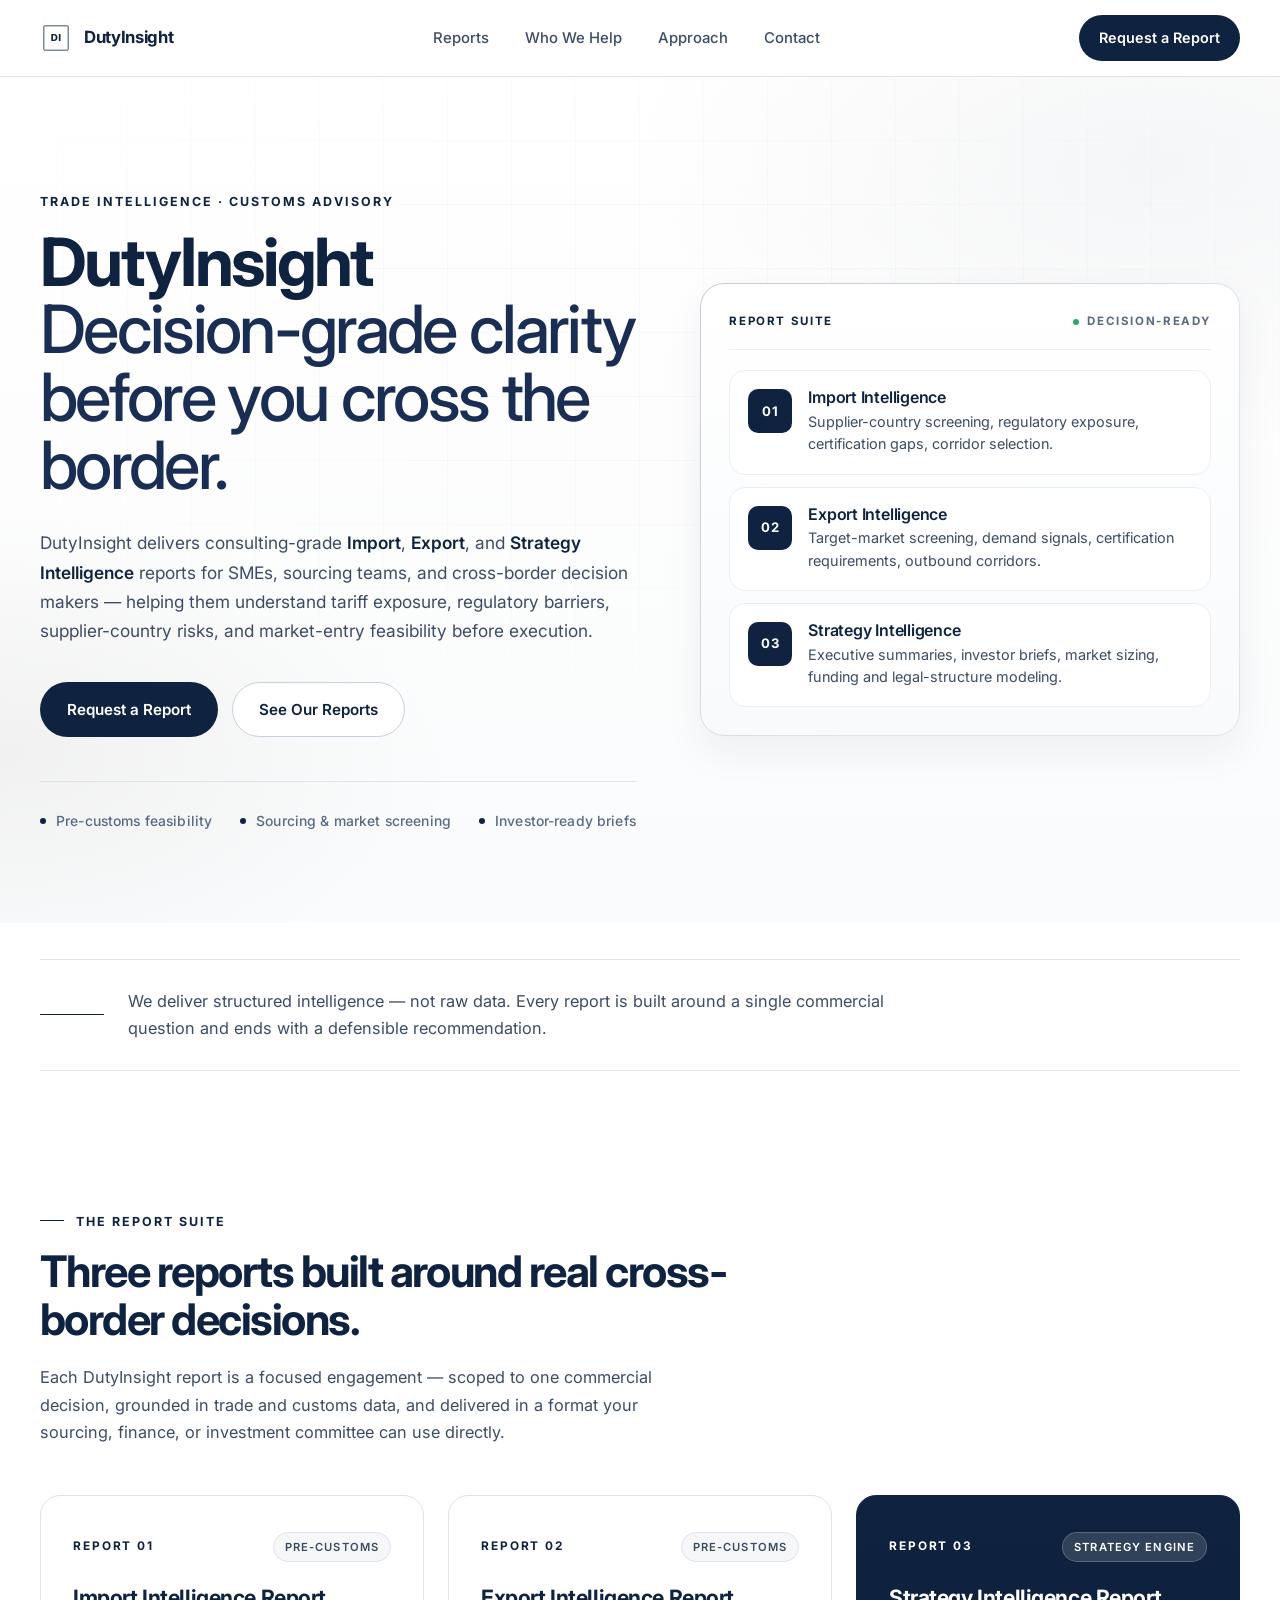
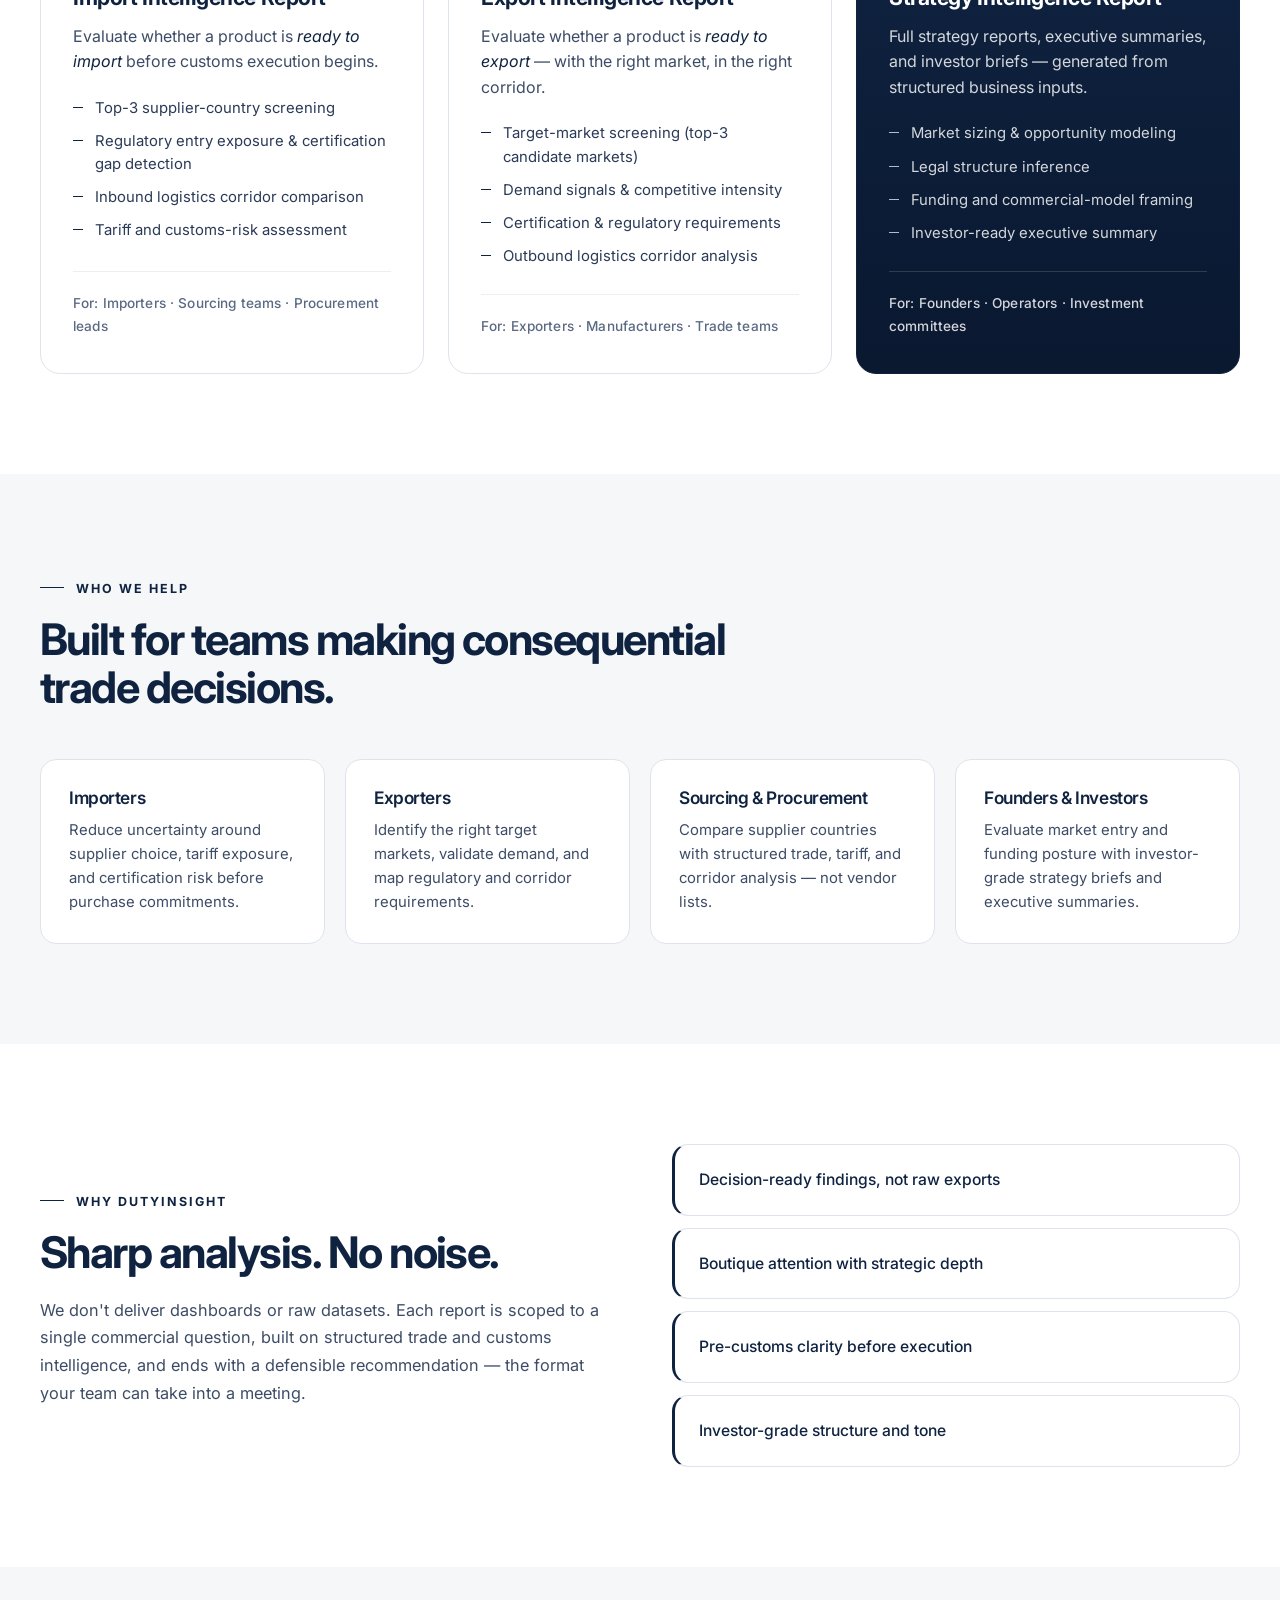
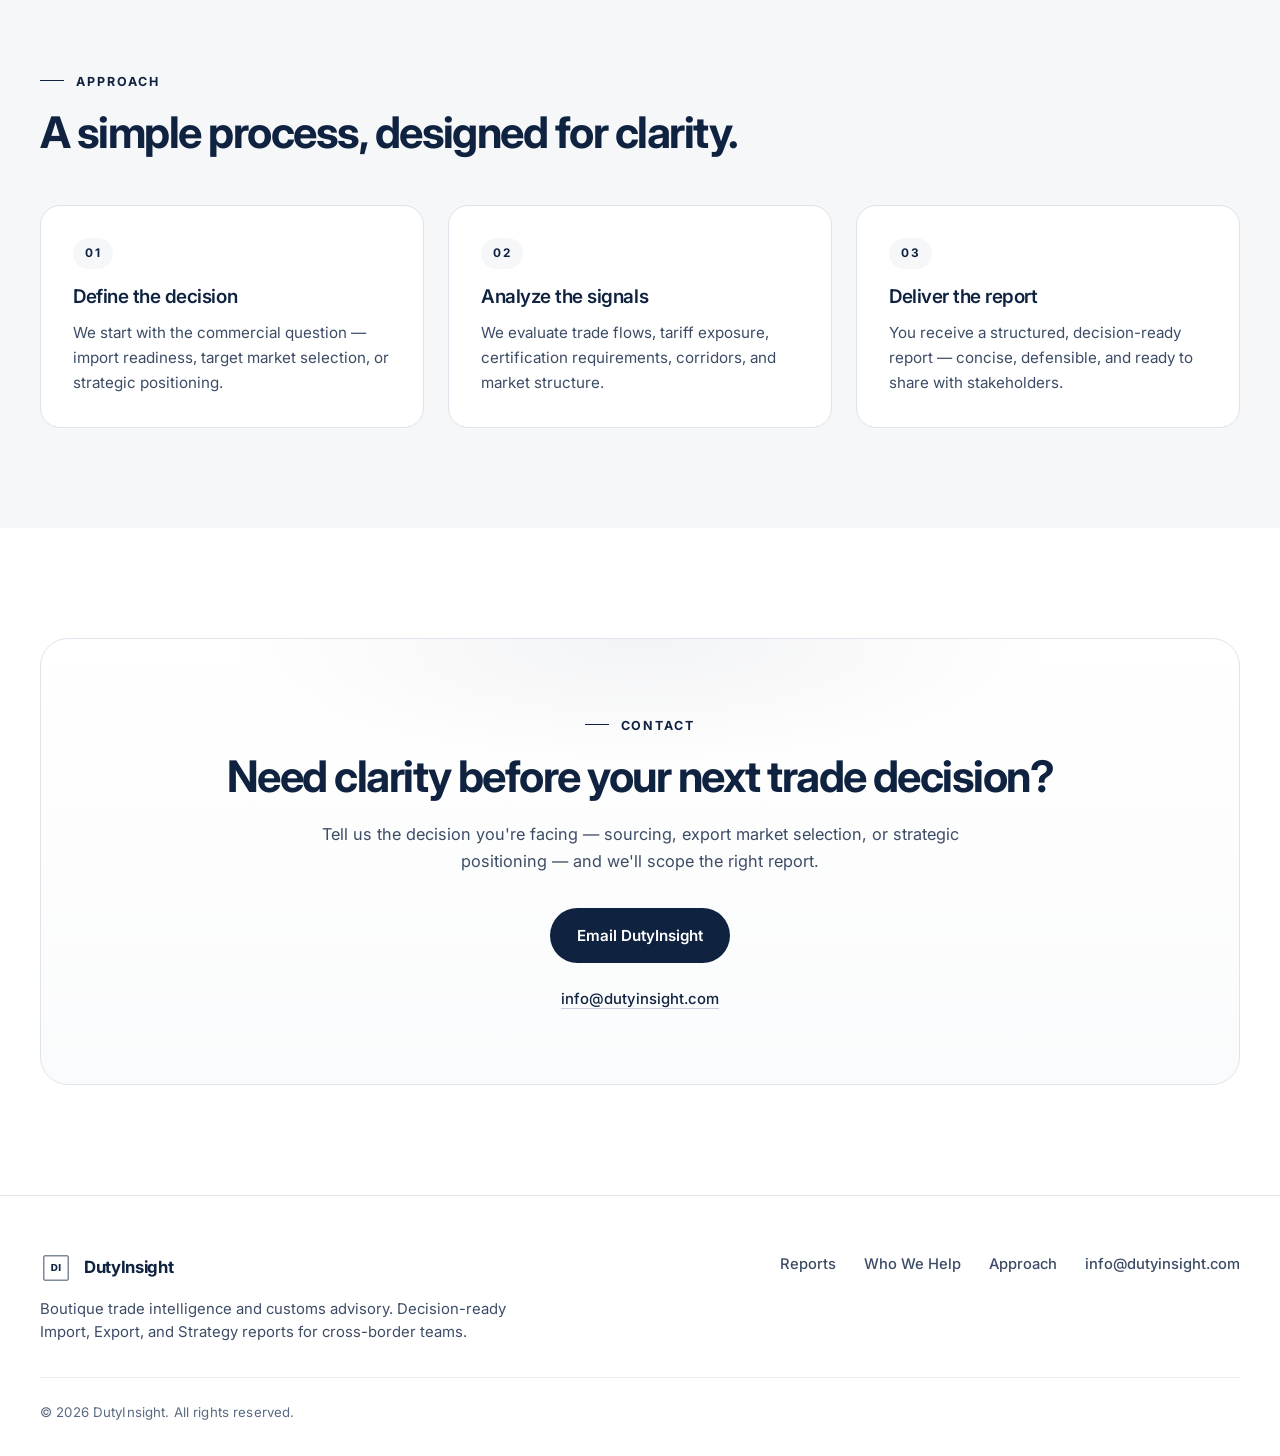
==== commit c1c86b62: "Update index.html" ====
--- a/index.html
+++ b/index.html
@@ -4,8 +4,8 @@
   <meta charset="UTF-8" />
   <meta name="viewport" content="width=device-width, initial-scale=1.0" />
 
-  <title>DutyInsight | Trade Intelligence Reports for Import, Export & Market Strategy</title>
-  <meta name="description" content="DutyInsight delivers consulting-grade Import Intelligence, Export Intelligence, and Strategy Intelligence reports — pre-customs feasibility, market entry analysis, and investor-ready briefs for cross-border decision makers." />
+  <title>DutyInsight | Strategic Trade Intelligence Reports for Importers & Exporters</title>
+  <meta name="description" content="DutyInsight delivers decision-ready import, export, and market-entry intelligence reports for SMEs, sourcing teams, and cross-border decision makers." />
   <meta name="author" content="DutyInsight" />
   <meta name="robots" content="index, follow" />
   <link rel="canonical" href="https://dutyinsight.com/" />
@@ -121,17 +121,17 @@
         <div class="hero-left">
           <p class="eyebrow">Trade Intelligence &middot; Customs Advisory</p>
 
-          <h1 id="hero-heading">
-            Decision-grade clarity
-            <span>before you cross the border.</span>
-          </h1>
+     <h1 id="hero-heading">
+  DutyInsight
+  <span>Decision-grade clarity before you cross the border.</span>
+</h1>
 
           <p class="hero-text">
-            DutyInsight produces consulting-grade <strong>Import</strong>, <strong>Export</strong>, and
-            <strong>Strategy Intelligence</strong> reports — turning fragmented trade, customs, and
-            market data into structured findings that importers, exporters, and market-entry teams
-            can act on.
-          </p>
+  DutyInsight delivers consulting-grade <strong>Import</strong>, <strong>Export</strong>, and
+  <strong>Strategy Intelligence</strong> reports for SMEs, sourcing teams, and cross-border
+  decision makers — helping them understand tariff exposure, regulatory barriers,
+  supplier-country risks, and market-entry feasibility before execution.
+</p>
 
           <div class="hero-actions">
             <a href="mailto:info@dutyinsight.com?subject=Report%20Inquiry" class="btn btn-primary">Request a Report</a>
